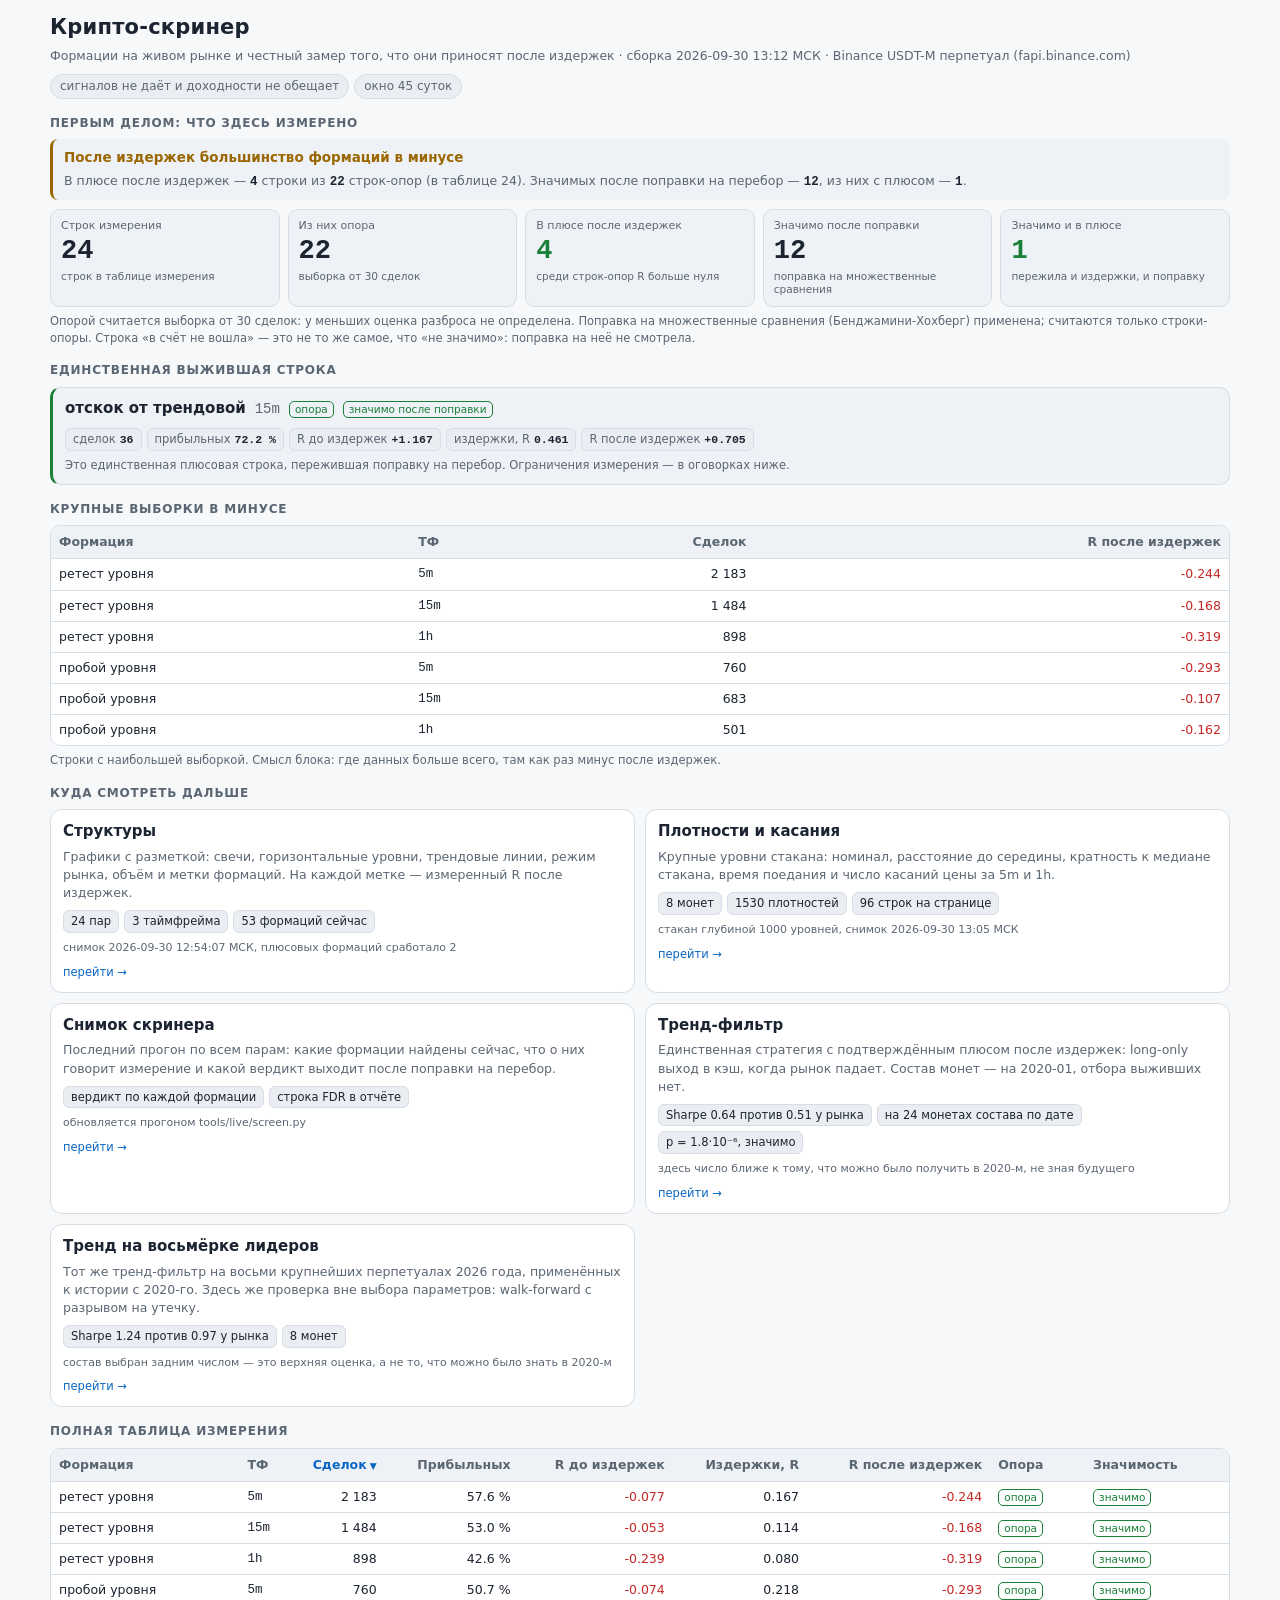
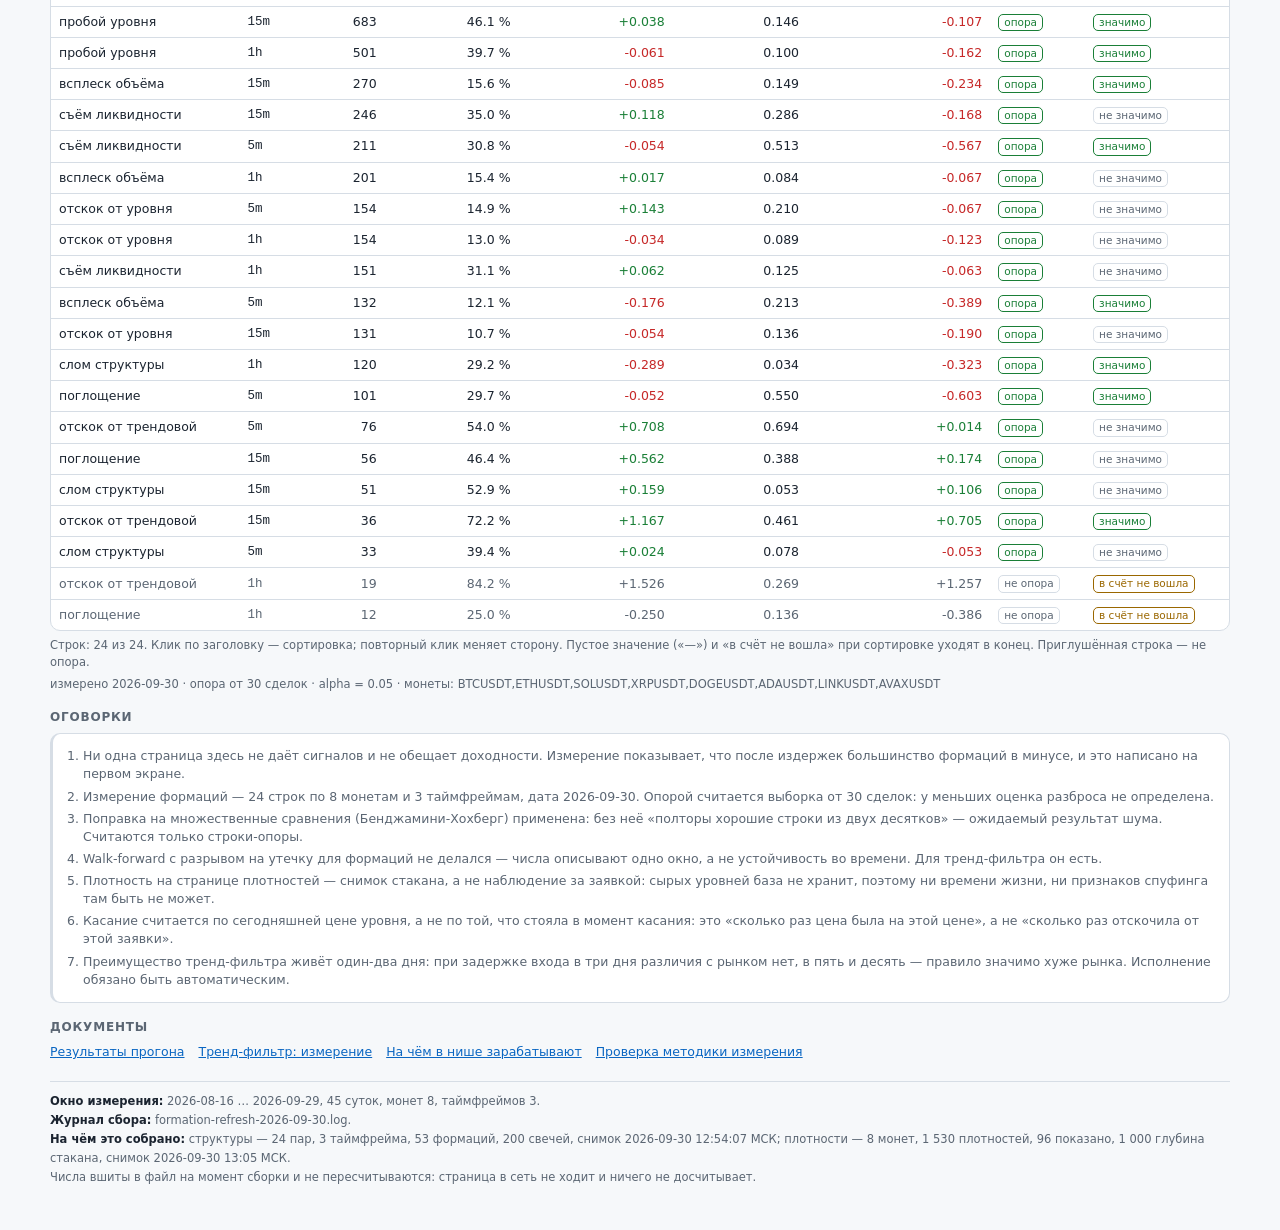
==== docs/live/index.html @ 97ac5081 "Лендинг проекта: страница входа с числами из источников Первая страница, которую видит читатель: что" ====
<!doctype html>
<html lang="ru">
<head>
<meta charset="utf-8">
<meta name="viewport" content="width=device-width, initial-scale=1">
<title>Крипто-скринер</title>
<style>
:root{
  --bg:#0d1117; --panel:#161b22; --panel2:#1b2230; --line:#2a3140;
  --fg:#e6edf3; --muted:#8f9bab; --accent:#4c9aff;
  --long:#3fb950; --short:#f85149; --warn:#d29922; --chip:#1f2733;
  --mono:ui-monospace,'SF Mono',Menlo,Consolas,monospace;
}
@media (prefers-color-scheme: light){
  :root{
    --bg:#f6f8fa; --panel:#ffffff; --panel2:#eef1f5; --line:#d6dde5;
    --fg:#1b2430; --muted:#5b6673; --accent:#0a66c2;
    --long:#1a7f37; --short:#c62828; --warn:#9a6700; --chip:#eaeef3;
  }
}
*{box-sizing:border-box}
html,body{margin:0;padding:0;max-width:100%;overflow-x:hidden}
body{
  background:var(--bg); color:var(--fg);
  font:14px/1.45 system-ui,-apple-system,'Segoe UI',Roboto,sans-serif;
  padding:12px 12px 40px;
}
.wrap{max-width:1180px;margin:0 auto}
h1,h2,h3{margin:0}
a{color:var(--accent)}
header{display:flex;flex-wrap:wrap;gap:8px 14px;align-items:flex-start;
  justify-content:space-between}
.h1{font-size:21px;font-weight:650;letter-spacing:.2px}
.sub{color:var(--muted);font-size:12.5px;margin:5px 0 0}
.sub b{color:var(--fg);font-weight:600}
section{margin:16px 0 0}
h2.sec{font-size:12px;text-transform:uppercase;letter-spacing:.8px;color:var(--muted);
  font-weight:600;margin:0 0 7px}
.panel{background:var(--panel);border:1px solid var(--line);border-radius:10px;
  padding:10px 11px}
.chips{display:flex;flex-wrap:wrap;gap:5px}
.chip{background:var(--chip);border:1px solid var(--line);border-radius:20px;
  padding:3px 9px;font-size:12px;color:var(--muted);overflow-wrap:anywhere}
.chip b{color:var(--fg);margin-left:4px}
.mono{font-family:var(--mono);font-variant-numeric:tabular-nums}
.muted{color:var(--muted)}
.pos{color:var(--long)}
.neg{color:var(--short)}
.nowrap{white-space:nowrap}
/* --- первый экран: числа измерения --- */
.tiles{display:grid;grid-template-columns:repeat(auto-fit,minmax(116px,1fr));
  gap:8px;margin:0}
.tile{background:var(--panel2);border:1px solid var(--line);border-radius:10px;
  padding:9px 10px;min-width:0}
.tile .k{font-size:11px;color:var(--muted);line-height:1.25;overflow-wrap:anywhere}
.tile .v{font-family:var(--mono);font-variant-numeric:tabular-nums;font-size:27px;
  font-weight:650;line-height:1.15;margin-top:3px}
.tile .s{font-size:10.5px;color:var(--muted);margin-top:3px;line-height:1.3;
  overflow-wrap:anywhere}
.honesty{border-left:3px solid var(--warn);background:var(--panel2);border-radius:8px;
  padding:9px 11px;margin:0 0 9px}
.honesty .t{font-weight:650;font-size:13.5px;color:var(--warn);margin-bottom:4px}
.honesty p{margin:0;font-size:12.5px;color:var(--muted)}
.honesty p b{color:var(--fg);font-weight:600;font-family:var(--mono)}
.survivor{border:1px solid var(--line);border-left:3px solid var(--long);
  background:var(--panel2);border-radius:10px;padding:10px 12px}
.sv-head{display:flex;flex-wrap:wrap;gap:6px 9px;align-items:baseline}
.sv-kind{font-size:15px;font-weight:650}
.sv-tf{font-family:var(--mono);color:var(--muted);font-weight:500}
.kvs{display:flex;flex-wrap:wrap;gap:5px;margin:8px 0 0}
.kv{background:var(--chip);border:1px solid var(--line);border-radius:6px;
  padding:2px 7px;font-size:11.5px;color:var(--muted);overflow-wrap:anywhere}
.kv b{color:var(--fg);font-family:var(--mono);font-weight:600;margin-left:4px}
.noform{border:1px dashed var(--line);border-radius:9px;padding:10px 11px;
  font-size:12.5px;color:var(--fg);background:var(--panel2)}
.tag{display:inline-block;border-radius:5px;padding:0 5px;font-size:10.5px;
  border:1px solid var(--line);color:var(--muted);white-space:nowrap}
.tag.yes{color:var(--long);border-color:var(--long)}
.tag.no{color:var(--muted)}
.tag.skip{color:var(--warn);border-color:var(--warn)}
.tbl-wrap{overflow-x:auto;-webkit-overflow-scrolling:touch;border:1px solid var(--line);
  border-radius:10px;background:var(--panel)}
table{border-collapse:collapse;width:100%;font-size:12.5px}
th{position:sticky;top:0;background:var(--panel2);color:var(--muted);font-weight:600;
  text-align:right;padding:7px 8px;border-bottom:1px solid var(--line);white-space:nowrap;
  cursor:pointer;user-select:none;-webkit-user-select:none}
th.l{text-align:left}
th.sorted{color:var(--accent)}
th.sorted.asc::after{content:' ▲';font-size:9px}
th.sorted.desc::after{content:' ▼';font-size:9px}
td{padding:6px 8px;border-bottom:1px solid var(--line);white-space:nowrap;
  text-align:right;vertical-align:middle;font-variant-numeric:tabular-nums}
td.l{text-align:left}
tbody tr:last-child td{border-bottom:none}
tbody tr:hover td{background:var(--panel2)}
tr.nosup td{color:var(--muted)}
.cards{display:grid;grid-template-columns:1fr;gap:10px}
@media (min-width:820px){.cards{grid-template-columns:1fr 1fr}}
a.card{display:block;text-decoration:none;color:inherit;background:var(--panel);
  border:1px solid var(--line);border-radius:12px;padding:11px 12px;min-width:0}
a.card:hover{border-color:var(--accent)}
.card h3{font-size:15px;font-weight:650;margin:0 0 5px}
.card p.what{margin:0;font-size:12.5px;color:var(--muted)}
.figs{display:flex;flex-wrap:wrap;gap:5px;margin:8px 0 0}
.fig{background:var(--chip);border:1px solid var(--line);border-radius:6px;
  padding:2px 7px;font-size:11.5px;color:var(--fg);overflow-wrap:anywhere}
.card p.cnote{margin:7px 0 0;font-size:11px;color:var(--muted)}
.card .go{margin:8px 0 0;font-size:11.5px;color:var(--accent)}
.note{font-size:11.5px;color:var(--muted);margin:6px 0 0}
ol.cl{background:var(--panel);border:1px solid var(--line);border-left:3px solid var(--line);
  border-radius:10px;margin:0;padding:9px 11px 9px 30px;font-size:12.5px;color:var(--muted)}
ol.cl li{margin:4px 0}
ol.gaps{background:var(--panel);border:1px solid var(--line);border-radius:10px;margin:0;
  padding:9px 11px 9px 30px;font-size:12.5px;color:var(--muted)}
ol.gaps li{margin:3px 0}
ul.docs{list-style:none;margin:0;padding:0;display:flex;flex-wrap:wrap;gap:6px 14px;
  font-size:12.5px}
footer{margin:20px 0 0;padding-top:10px;border-top:1px solid var(--line);
  font-size:11.5px;color:var(--muted);line-height:1.65}
footer b{color:var(--fg);font-weight:600}
footer .fk{color:var(--fg)}
@media (max-width:700px){
  body{padding:10px 10px 32px}
  .h1{font-size:18px}
  .tile .v{font-size:23px}
  table{font-size:12px}
  th,td{padding:6px 6px}
  th{white-space:normal;line-height:1.2}
}
</style>
</head>
<body>
<div class="wrap">

<header>
  <div>
    <h1 class="h1" id="hTitle"></h1>
    <p class="sub" id="hSub"></p>
  </div>
  <div class="chips" id="hChips"></div>
</header>

<section>
  <h2 class="sec">Первым делом: что здесь измерено</h2>
  <div class="honesty" id="honesty"></div>
  <div class="tiles" id="tiles"></div>
  <p class="note" id="heroCaption"></p>
</section>

<section>
  <h2 class="sec">Единственная выжившая строка</h2>
  <div id="survivor"></div>
</section>

<section>
  <h2 class="sec">Крупные выборки в минусе</h2>
  <div class="tbl-wrap">
    <table id="losTbl">
      <thead><tr>
        <th class="l">Формация</th>
        <th class="l">ТФ</th>
        <th>Сделок</th>
        <th>R после издержек</th>
      </tr></thead>
      <tbody id="losBody"></tbody>
    </table>
  </div>
  <p class="note" id="losNote"></p>
</section>

<section>
  <h2 class="sec">Куда смотреть дальше</h2>
  <div class="cards" id="cards"></div>
  <p class="note" id="cardsNote"></p>
</section>

<section>
  <h2 class="sec">Полная таблица измерения</h2>
  <div class="tbl-wrap">
    <table id="tbl"><thead><tr id="thr"></tr></thead><tbody id="tbody"></tbody></table>
  </div>
  <p class="note" id="tblNote"></p>
  <p class="note" id="tblParams"></p>
</section>

<section>
  <h2 class="sec">Оговорки</h2>
  <ol class="cl" id="caveats"></ol>
</section>

<div id="gapsWrap"></div>

<section>
  <h2 class="sec">Документы</h2>
  <ul class="docs" id="docs"></ul>
</section>

<footer id="foot"></footer>
<p class="sub" id="boot"></p>

</div>

<script id="data" type="application/json">{"meta":{"title":"Крипто-скринер","subtitle":"Формации на живом рынке и честный замер того, что они приносят после издержек","built_at":"2026-09-30 13:12 МСК","market":"Binance USDT-M перпетуал (fapi.binance.com)","no_signals":true,"links":{"structures":"structures.html","densities":"densities.html","screener":"screener.html","trend":"../trend.html","trend_hist":"../trend-hist.html","docs":{"run":"../03-результаты-прогона.md","trend":"../research/16-тренд-фильтр-измерение.md","earn":"../research/12-заработок-свод.md","method":"../research/17-измерение-формаций-проверка-методики.md"}},"window":{"start":"2026-08-16","end":"2026-09-29","days":45,"symbols_n":8,"tfs_n":3,"log":"formation-refresh-2026-09-30.log"},"live":{"structures":{"collected_at":"2026-09-30 12:54:07 МСК","caveats_n":6,"market":"Binance USDT-M перпетуал (fapi.binance.com)","pairs":24,"tfs_n":3,"formations":53,"candles":200,"positive_hit_now":2},"densities":{"collected_at":"2026-09-30 13:05 МСК","caveats_n":7,"market":"Binance USDT-M перпетуал (fapi.binance.com)","coins":8,"densities_total":1530,"shown":96,"depth":1000}},"trend":{"hist":{"symbols_n":24,"sharpe":0.64,"market_sharpe":0.51,"cagr_pct":19.5,"market_cagr_pct":9.2,"verdict":{"sharpe_trend":0.6353999076388114,"sharpe_market":0.5071404398025481,"z":4.837350922739171,"p":1.7755487240006386e-06,"значимо":true},"lag":{"правило":"L28 H5","строки":[{"lag":1,"n":481,"exposure":0.46829397718227644,"in_market":0.9293139293139293,"turnover":49.45519549558389,"total":2.2809656400251432,"cagr":0.19503067322040057,"sharpe":0.6353999076388114,"dd":-0.7912825550742888,"market_sharpe":0.5071404398025481,"market_total":0.8002634329156557,"z":4.837350922739171,"p":1.7755487240006386e-06,"значимо":true},{"lag":2,"n":480,"exposure":0.46765331442750796,"in_market":0.9291666666666667,"turnover":49.538909151026445,"total":1.5101479522270975,"cagr":0.14825181535393073,"sharpe":0.5874507081588889,"dd":-0.8159013087208631,"market_sharpe":0.49726932797362483,"market_total":0.708071948869563,"z":3.597932365657694,"p":0.00035411338875618667,"значимо":true},{"lag":3,"n":480,"exposure":0.46641261963842606,"in_market":0.9291666666666667,"turnover":49.6555893159325,"total":0.46973849905262033,"cagr":0.059522268039613024,"sharpe":0.4600537021064251,"dd":-0.8143387985915603,"market_sharpe":0.48078841226285196,"market_total":0.8147127430451617,"z":-0.7523699943719357,"p":0.45219814529216074,"значимо":false},{"lag":5,"n":480,"exposure":0.467210209145693,"in_market":0.9291666666666667,"turnover":49.890510537417036,"total":0.46119819656816885,"cagr":0.058546045414092696,"sharpe":0.45917648347450113,"dd":-0.8022042690531325,"market_sharpe":0.511011935173486,"market_total":0.8850914040073585,"z":-2.206920520378186,"p":0.027793167087205098,"значимо":true},{"lag":10,"n":479,"exposure":0.4667436284521801,"in_market":0.9269311064718163,"turnover":49.5924285382084,"total":-0.12384653641661059,"cagr":-0.01963940370759487,"sharpe":0.3580926915240724,"dd":-0.9150248295522548,"market_sharpe":0.49477584195785335,"market_total":0.7442326290094075,"z":-5.868215139899683,"p":8.24053994510508e-09,"значимо":true}],"описание":"сигнал считается по закрытию дня i, вход — по открытию дня i+лаг; лаг 1 — вход на следующее утро, лаг 2 и больше — если решение принимается с промедлением"},"p":1.7755487240006386e-06,"z":4.84,"significant":true},"all":{"symbols_n":8,"sharpe":1.24,"market_sharpe":0.97,"cagr_pct":94.1,"market_cagr_pct":56.8,"verdict":{"sharpe_trend":1.2421343151786515,"sharpe_market":0.9688473623689353,"z":7.9295249596785835,"p":1.5561490426357337e-14,"значимо":true},"lag":{"правило":"L28 H5","строки":[{"lag":1,"n":481,"exposure":0.4856368563685637,"in_market":0.7546777546777547,"turnover":36.13323903151852,"total":82.28073298484168,"cagr":0.9408982835766866,"sharpe":1.2421343151786515,"dd":-0.7628593961451342,"market_sharpe":0.9688473623689353,"market_total":19.10930706519257,"z":7.9295249596785835,"p":1.5561490426357337e-14,"значимо":true},{"lag":2,"n":480,"exposure":0.4847908745247148,"in_market":0.7541666666666667,"turnover":36.193993316328395,"total":47.25150410321579,"cagr":0.7900824294917421,"sharpe":1.1187950476330901,"dd":-0.8117756759794132,"market_sharpe":0.9620347729203443,"market_total":19.748018585990646,"z":5.184599980274451,"p":3.1988444047619196e-07,"значимо":true},{"lag":3,"n":480,"exposure":0.4837045084193373,"in_market":0.7541666666666667,"turnover":36.21648200004061,"total":20.38308035351901,"cagr":0.5838061874709362,"sharpe":0.9874041935878048,"dd":-0.825787249717592,"market_sharpe":0.9433200408805448,"market_total":16.61406489195684,"z":1.4618548125539468,"p":0.14443672329819313,"значимо":false},{"lag":5,"n":480,"exposure":0.48424769147202607,"in_market":0.7541666666666667,"turnover":36.55761524217824,"total":14.542293178824297,"cagr":0.5092172174675456,"sharpe":0.9012042792835583,"dd":-0.8386296220034579,"market_sharpe":0.9715109812653678,"market_total":21.285293520964277,"z":-2.1513047624132415,"p":0.03195153822029798,"значимо":true},{"lag":10,"n":479,"exposure":0.48312465977136637,"in_market":0.7515657620041754,"turnover":36.141713209484315,"total":9.471920361691803,"cagr":0.42241037686572236,"sharpe":0.8292679589205291,"dd":-0.8690241590276795,"market_sharpe":0.954330396947065,"market_total":19.161711394677162,"z":-3.69396943632216,"p":0.00024628422130008117,"значимо":true}],"описание":"сигнал считается по закрытию дня i, вход — по открытию дня i+лаг; лаг 1 — вход на следующее утро, лаг 2 и больше — если решение принимается с промедлением"}}},"gaps":[],"caveats":["Ни одна страница здесь не даёт сигналов и не обещает доходности. Измерение показывает, что после издержек большинство формаций в минусе, и это написано на первом экране.","Измерение формаций — 24 строк по 8 монетам и 3 таймфреймам, дата 2026-09-30. Опорой считается выборка от 30 сделок: у меньших оценка разброса не определена.","Поправка на множественные сравнения (Бенджамини-Хохберг) применена: без неё «полторы хорошие строки из двух десятков» — ожидаемый результат шума. Считаются только строки-опоры.","Walk-forward с разрывом на утечку для формаций не делался — числа описывают одно окно, а не устойчивость во времени. Для тренд-фильтра он есть.","Плотность на странице плотностей — снимок стакана, а не наблюдение за заявкой: сырых уровней база не хранит, поэтому ни времени жизни, ни признаков спуфинга там быть не может.","Касание считается по сегодняшней цене уровня, а не по той, что стояла в момент касания: это «сколько раз цена была на этой цене», а не «сколько раз отскочила от этой заявки».","Преимущество тренд-фильтра живёт один-два дня: при задержке входа в три дня различия с рынком нет, в пять и десять — правило значимо хуже рынка. Исполнение обязано быть автоматическим."]},"measurement":{"measured_on":"2026-09-30","scope":"BTCUSDT,ETHUSDT,SOLUSDT,XRPUSDT,DOGEUSDT,ADAUSDT,LINKUSDT,AVAXUSDT","symbols_n":8,"min_trades":30,"fdr_alpha":0.05,"rows_total":24,"rows_support":22,"rows_positive":4,"rows_significant":12,"rows_significant_positive":1,"survivor":{"kind":"trendline_bounce","kind_ru":"отскок от трендовой","tf":"15m","n":36,"win_pct":72.2,"r_gross":1.167,"cost_r":0.461,"r_net":0.705,"support":true,"significant":true},"losers":[{"kind":"retest","kind_ru":"ретест уровня","tf":"5m","n":2183,"win_pct":57.6,"r_gross":-0.077,"cost_r":0.167,"r_net":-0.244,"support":true,"significant":true},{"kind":"retest","kind_ru":"ретест уровня","tf":"15m","n":1484,"win_pct":53.0,"r_gross":-0.053,"cost_r":0.114,"r_net":-0.168,"support":true,"significant":true},{"kind":"retest","kind_ru":"ретест уровня","tf":"1h","n":898,"win_pct":42.6,"r_gross":-0.239,"cost_r":0.08,"r_net":-0.319,"support":true,"significant":true},{"kind":"breakout","kind_ru":"пробой уровня","tf":"5m","n":760,"win_pct":50.7,"r_gross":-0.074,"cost_r":0.218,"r_net":-0.293,"support":true,"significant":true},{"kind":"breakout","kind_ru":"пробой уровня","tf":"15m","n":683,"win_pct":46.1,"r_gross":0.038,"cost_r":0.146,"r_net":-0.107,"support":true,"significant":true},{"kind":"breakout","kind_ru":"пробой уровня","tf":"1h","n":501,"win_pct":39.7,"r_gross":-0.061,"cost_r":0.1,"r_net":-0.162,"support":true,"significant":true}],"table":[{"kind":"trendline_bounce","kind_ru":"отскок от трендовой","tf":"1h","n":19,"win_pct":84.2,"r_gross":1.526,"cost_r":0.269,"r_net":1.257,"support":false,"significant":null},{"kind":"trendline_bounce","kind_ru":"отскок от трендовой","tf":"15m","n":36,"win_pct":72.2,"r_gross":1.167,"cost_r":0.461,"r_net":0.705,"support":true,"significant":true},{"kind":"absorption","kind_ru":"поглощение","tf":"15m","n":56,"win_pct":46.4,"r_gross":0.562,"cost_r":0.388,"r_net":0.174,"support":true,"significant":false},{"kind":"structure_break","kind_ru":"слом структуры","tf":"15m","n":51,"win_pct":52.9,"r_gross":0.159,"cost_r":0.053,"r_net":0.106,"support":true,"significant":false},{"kind":"trendline_bounce","kind_ru":"отскок от трендовой","tf":"5m","n":76,"win_pct":54.0,"r_gross":0.708,"cost_r":0.694,"r_net":0.014,"support":true,"significant":false},{"kind":"structure_break","kind_ru":"слом структуры","tf":"5m","n":33,"win_pct":39.4,"r_gross":0.024,"cost_r":0.078,"r_net":-0.053,"support":true,"significant":false},{"kind":"liquidity_sweep","kind_ru":"съём ликвидности","tf":"1h","n":151,"win_pct":31.1,"r_gross":0.062,"cost_r":0.125,"r_net":-0.063,"support":true,"significant":false},{"kind":"volume_splash","kind_ru":"всплеск объёма","tf":"1h","n":201,"win_pct":15.4,"r_gross":0.017,"cost_r":0.084,"r_net":-0.067,"support":true,"significant":false},{"kind":"bounce","kind_ru":"отскок от уровня","tf":"5m","n":154,"win_pct":14.9,"r_gross":0.143,"cost_r":0.21,"r_net":-0.067,"support":true,"significant":false},{"kind":"breakout","kind_ru":"пробой уровня","tf":"15m","n":683,"win_pct":46.1,"r_gross":0.038,"cost_r":0.146,"r_net":-0.107,"support":true,"significant":true},{"kind":"bounce","kind_ru":"отскок от уровня","tf":"1h","n":154,"win_pct":13.0,"r_gross":-0.034,"cost_r":0.089,"r_net":-0.123,"support":true,"significant":false},{"kind":"breakout","kind_ru":"пробой уровня","tf":"1h","n":501,"win_pct":39.7,"r_gross":-0.061,"cost_r":0.1,"r_net":-0.162,"support":true,"significant":true},{"kind":"retest","kind_ru":"ретест уровня","tf":"15m","n":1484,"win_pct":53.0,"r_gross":-0.053,"cost_r":0.114,"r_net":-0.168,"support":true,"significant":true},{"kind":"liquidity_sweep","kind_ru":"съём ликвидности","tf":"15m","n":246,"win_pct":35.0,"r_gross":0.118,"cost_r":0.286,"r_net":-0.168,"support":true,"significant":false},{"kind":"bounce","kind_ru":"отскок от уровня","tf":"15m","n":131,"win_pct":10.7,"r_gross":-0.054,"cost_r":0.136,"r_net":-0.19,"support":true,"significant":false},{"kind":"volume_splash","kind_ru":"всплеск объёма","tf":"15m","n":270,"win_pct":15.6,"r_gross":-0.085,"cost_r":0.149,"r_net":-0.234,"support":true,"significant":true},{"kind":"retest","kind_ru":"ретест уровня","tf":"5m","n":2183,"win_pct":57.6,"r_gross":-0.077,"cost_r":0.167,"r_net":-0.244,"support":true,"significant":true},{"kind":"breakout","kind_ru":"пробой уровня","tf":"5m","n":760,"win_pct":50.7,"r_gross":-0.074,"cost_r":0.218,"r_net":-0.293,"support":true,"significant":true},{"kind":"retest","kind_ru":"ретест уровня","tf":"1h","n":898,"win_pct":42.6,"r_gross":-0.239,"cost_r":0.08,"r_net":-0.319,"support":true,"significant":true},{"kind":"structure_break","kind_ru":"слом структуры","tf":"1h","n":120,"win_pct":29.2,"r_gross":-0.289,"cost_r":0.034,"r_net":-0.323,"support":true,"significant":true},{"kind":"absorption","kind_ru":"поглощение","tf":"1h","n":12,"win_pct":25.0,"r_gross":-0.25,"cost_r":0.136,"r_net":-0.386,"support":false,"significant":null},{"kind":"volume_splash","kind_ru":"всплеск объёма","tf":"5m","n":132,"win_pct":12.1,"r_gross":-0.176,"cost_r":0.213,"r_net":-0.389,"support":true,"significant":true},{"kind":"liquidity_sweep","kind_ru":"съём ликвидности","tf":"5m","n":211,"win_pct":30.8,"r_gross":-0.054,"cost_r":0.513,"r_net":-0.567,"support":true,"significant":true},{"kind":"absorption","kind_ru":"поглощение","tf":"5m","n":101,"win_pct":29.7,"r_gross":-0.052,"cost_r":0.55,"r_net":-0.603,"support":true,"significant":true}]},"cards":[{"href":"structures.html","title":"Структуры","what":"Графики с разметкой: свечи, горизонтальные уровни, трендовые линии, режим рынка, объём и метки формаций. На каждой метке — измеренный R после издержек.","figures":["24 пар","3 таймфрейма","53 формаций сейчас"],"note":"снимок 2026-09-30 12:54:07 МСК, плюсовых формаций сработало 2"},{"href":"densities.html","title":"Плотности и касания","what":"Крупные уровни стакана: номинал, расстояние до середины, кратность к медиане стакана, время поедания и число касаний цены за 5m и 1h.","figures":["8 монет","1530 плотностей","96 строк на странице"],"note":"стакан глубиной 1000 уровней, снимок 2026-09-30 13:05 МСК"},{"href":"screener.html","title":"Снимок скринера","what":"Последний прогон по всем парам: какие формации найдены сейчас, что о них говорит измерение и какой вердикт выходит после поправки на перебор.","figures":["вердикт по каждой формации","строка FDR в отчёте"],"note":"обновляется прогоном tools/live/screen.py"},{"href":"../trend-hist.html","title":"Тренд-фильтр","what":"Единственная стратегия с подтверждённым плюсом после издержек: long-only выход в кэш, когда рынок падает. Состав монет — на 2020-01, отбора выживших нет.","figures":["Sharpe 0.64 против 0.51 у рынка","на 24 монетах состава по дате","p = 1.8·10⁻⁶, значимо"],"note":"здесь число ближе к тому, что можно было получить в 2020-м, не зная будущего"},{"href":"../trend.html","title":"Тренд на восьмёрке лидеров","what":"Тот же тренд-фильтр на восьми крупнейших перпетуалах 2026 года, применённых к истории с 2020-го. Здесь же проверка вне выбора параметров: walk-forward с разрывом на утечку.","figures":["Sharpe 1.24 против 0.97 у рынка","8 монет"],"note":"состав выбран задним числом — это верхняя оценка, а не то, что можно было знать в 2020-м"}],"docs":[{"href":"../03-результаты-прогона.md","title":"Результаты прогона"},{"href":"../research/16-тренд-фильтр-измерение.md","title":"Тренд-фильтр: измерение"},{"href":"../research/12-заработок-свод.md","title":"На чём в нише зарабатывают"},{"href":"../research/17-измерение-формаций-проверка-методики.md","title":"Проверка методики измерения"}]}</script>
<script>
(function(){
"use strict";

/* ---------- данные, вшитые в файл сборщиком ---------- */
var DATA = null;
try { DATA = JSON.parse(document.getElementById('data').textContent); }
catch(e){ DATA = null; }
if(!DATA || typeof DATA !== 'object'){
  document.getElementById('boot').textContent =
    'Данные в файл не вшиты или не разобрались: страница собрана без JSON.';
  return;
}

var M = DATA.meta || {};
var MS = DATA.measurement || {};
var CARDS = DATA.cards || [];
var DOCS = DATA.docs || [];
var CAVEATS = M.caveats || [];
var GAPS = M.gaps || [];

/* ---------- помощники: текст и числа ---------- */
function esc(s){
  return String(s == null ? '' : s).replace(/[&<>"']/g, function(c){
    return {'&':'&amp;','<':'&lt;','>':'&gt;','"':'&quot;',"'":'&#39;'}[c];
  });
}
function fin(v){ return typeof v === 'number' && isFinite(v); }
/* строка как есть; отсутствующее — прочерк, а не пустота и не выдумка */
function tx(v){ return (v == null || v === '') ? '—' : String(v); }
function n0(v){
  if(!fin(v)) return '—';
  var neg = v < 0, s = String(Math.round(Math.abs(v))), out = '';
  while(s.length > 3){ out = ' ' + s.slice(-3) + out; s = s.slice(0, -3); }
  return (neg ? '-' : '') + s + out;
}
function fixed(v, d){
  if(!fin(v)) return '—';
  return Number(v).toFixed(d == null ? 2 : d);
}
function sgn(v, d){
  if(!fin(v)) return '—';
  return (v > 0 ? '+' : '') + Number(v).toFixed(d == null ? 2 : d);
}
function pct(v, d){ return fin(v) ? Number(v).toFixed(d == null ? 1 : d) + ' %' : '—'; }
/* знак значения — только цвет, само число не меняется */
function signCls(v){ return !fin(v) ? '' : (v > 0 ? 'pos' : (v < 0 ? 'neg' : '')); }
function plural(n, one, few, many){
  var a = Math.abs(Math.round(n)) % 100, b = a % 10;
  if(a > 10 && a < 20) return many;
  if(b > 1 && b < 5) return few;
  if(b === 1) return one;
  return many;
}
function el(id){ return document.getElementById(id); }
function setHTML(id, html){ el(id).innerHTML = html; }

/* ---------- шапка ---------- */
(function(){
  el('hTitle').textContent = tx(M.title);
  var s = [];
  if(M.subtitle) s.push(tx(M.subtitle));
  if(M.built_at) s.push('сборка ' + tx(M.built_at));
  if(M.market) s.push(tx(M.market));
  el('hSub').textContent = s.join(' · ');

  var ch = [];
  if(M.no_signals === true) ch.push('сигналов не даёт и доходности не обещает');
  if(M.window && fin(M.window.days)){
    ch.push('окно ' + n0(M.window.days) + ' ' +
            plural(M.window.days, 'сутки', 'суток', 'суток'));
  }
  setHTML('hChips', ch.map(function(c){
    return '<span class="chip">' + esc(c) + '</span>';
  }).join(''));
})();

/* ---------- первый экран: числа измерения ---------- */
(function(){
  /* главное сообщение — то самое неудобное; формулировка из оговорок */
  var h = '<div class="t">После издержек большинство формаций в минусе</div>';
  var p = [];
  if(fin(MS.rows_positive) && fin(MS.rows_total)){
    p.push('В плюсе после издержек — <b>' + n0(MS.rows_positive) + '</b> строки из <b>' +
           n0(MS.rows_support) + '</b> строк-опор (в таблице ' + n0(MS.rows_total) + ').');
  }
  if(fin(MS.rows_significant) && fin(MS.rows_significant_positive)){
    p.push('Значимых после поправки на перебор — <b>' + n0(MS.rows_significant) +
           '</b>, из них с плюсом — <b>' + n0(MS.rows_significant_positive) + '</b>.');
  }
  if(!p.length) p.push('Числа измерения в данных отсутствуют.');
  h += '<p>' + p.join(' ') + '</p>';
  setHTML('honesty', h);

  var T = [
    {k:'Строк измерения', v:MS.rows_total, s:'строк в таблице измерения'},
    {k:'Из них опора', v:MS.rows_support,
     s: fin(MS.min_trades) ? 'выборка от ' + n0(MS.min_trades) + ' сделок'
                           : 'строки-опоры'},
    {k:'В плюсе после издержек', v:MS.rows_positive,
     s:'среди строк-опор R больше нуля',
     c:true},
    {k:'Значимо после поправки', v:MS.rows_significant,
     s:'поправка на множественные сравнения'},
    {k:'Значимо и в плюсе', v:MS.rows_significant_positive,
     s:'пережила и издержки, и поправку', c:true}
  ];
  setHTML('tiles', T.map(function(t){
    var cls = 'tile' + (t.c ? ' ' + signCls(t.v) : '');
    return '<div class="' + cls + '">' +
      '<div class="k">' + esc(t.k) + '</div>' +
      '<div class="v">' + n0(t.v) + '</div>' +
      '<div class="s">' + esc(t.s) + '</div>' +
    '</div>';
  }).join(''));

  /* подпись к числам: что именно посчитано */
  var cp = [];
  if(fin(MS.rows_total) && fin(MS.symbols_n) && fin(MS.tfs_n)){
    cp.push('Измерение формаций — ' + n0(MS.rows_total) + ' строк по ' +
            n0(MS.symbols_n) + ' монетам и ' + n0(MS.tfs_n) + ' таймфреймам' +
            (MS.measured_on ? ', дата ' + tx(MS.measured_on) : '') + '.');
  }
  if(fin(MS.min_trades)){
    cp.push('Опорой считается выборка от ' + n0(MS.min_trades) +
            ' сделок: у меньших оценка разброса не определена.');
  }
  cp.push('Поправка на множественные сравнения (Бенджамини-Хохберг) применена; ' +
          'считаются только строки-опоры.');
  cp.push('Строка «в счёт не вошла» — это не то же самое, что «не значимо»: ' +
          'поправка на неё не смотрела.');
  el('heroCaption').innerHTML = cp.map(esc).join(' ');
})();

/* ---------- единственная выжившая строка ---------- */
(function(){
  var s = MS.survivor;
  if(s == null || typeof s !== 'object'){
    setHTML('survivor', '<div class="noform">Выживших нет: ни одной строки, ' +
      'которая осталась бы в плюсе после издержек и пережила поправку на ' +
      'перебор, в этом измерении не нашлось.</div>');
    return;
  }
  var badges = [];
  if(s.support === true) badges.push('<span class="tag yes">опора</span>');
  if(s.support === false) badges.push('<span class="tag no">не опора</span>');
  if(s.significant === true) badges.push('<span class="tag yes">значимо после поправки</span>');
  if(s.significant === false) badges.push('<span class="tag no">не значимо</span>');
  if(s.significant == null) badges.push('<span class="tag skip">в счёт не вошла</span>');

  var kv = [];
  kv.push('<span class="kv">сделок<b>' + n0(s.n) + '</b></span>');
  kv.push('<span class="kv">прибыльных<b>' + pct(s.win_pct, 1) + '</b></span>');
  kv.push('<span class="kv">R до издержек<b>' + sgn(s.r_gross, 3) + '</b></span>');
  kv.push('<span class="kv">издержки, R<b>' + fixed(s.cost_r, 3) + '</b></span>');
  kv.push('<span class="kv">R после издержек<b class="' + signCls(s.r_net) + '">' +
          sgn(s.r_net, 3) + '</b></span>');

  setHTML('survivor', '<div class="survivor">' +
    '<div class="sv-head">' +
      '<span class="sv-kind">' + esc(tx(s.kind_ru)) + '</span>' +
      '<span class="sv-tf">' + esc(tx(s.tf)) + '</span>' +
      badges.join('') +
    '</div>' +
    '<div class="kvs">' + kv.join('') + '</div>' +
    '<p class="note">Это единственная плюсовая строка, пережившая поправку на ' +
    'перебор. Ограничения измерения — в оговорках ниже.</p>' +
  '</div>');
})();

/* ---------- крупные выборки в минусе ---------- */
(function(){
  var L = MS.losers || [];
  if(!L.length){
    setHTML('losBody', '<tr><td class="l muted" colspan="4">' +
      'Строк с крупной выборкой в данных нет.</td></tr>');
    el('losNote').textContent = '';
    return;
  }
  setHTML('losBody', L.map(function(r){
    return '<tr>' +
      '<td class="l">' + esc(tx(r.kind_ru)) + '</td>' +
      '<td class="l mono">' + esc(tx(r.tf)) + '</td>' +
      '<td>' + n0(r.n) + '</td>' +
      '<td class="' + signCls(r.r_net) + '">' + sgn(r.r_net, 3) + '</td>' +
    '</tr>';
  }).join(''));
  el('losNote').textContent = 'Строки с наибольшей выборкой. Смысл блока: где ' +
    'данных больше всего, там как раз минус после издержек.';
})();

/* ---------- плитки-переходы ---------- */
(function(){
  if(!CARDS.length){
    setHTML('cards', '<div class="noform">Переходов в данных нет.</div>');
    el('cardsNote').textContent = '';
    return;
  }
  setHTML('cards', CARDS.map(function(c){
    var figs = (c.figures || []).map(function(f){
      return '<span class="fig">' + esc(tx(f)) + '</span>';
    }).join('');
    var head = '<h3>' + esc(tx(c.title)) + '</h3>';
    var what = c.what ? '<p class="what">' + esc(tx(c.what)) + '</p>' : '';
    var note = c.note ? '<p class="cnote">' + esc(tx(c.note)) + '</p>' : '';
    var inner = head + what +
      (figs ? '<div class="figs">' + figs + '</div>' : '') + note;
    var href = (c.href == null || c.href === '') ? '' : String(c.href);
    if(!href){
      return '<div class="card">' + inner + '</div>';
    }
    return '<a class="card" href="' + esc(href) + '">' + inner +
           '<p class="go">перейти →</p></a>';
  }).join(''));
  var withHref = 0;
  CARDS.forEach(function(c){ if(c.href) withHref++; });
  if(withHref !== CARDS.length){
    el('cardsNote').textContent = 'У части плиток адреса в данных нет — они ' +
      'показаны без ссылки.';
  } else {
    el('cardsNote').textContent = '';
  }
})();

/* ---------- полная таблица измерения ---------- */
(function(){
  var COLS = [
    {k:'kind', t:'Формация', l:true,
     sv:function(r){ return r.kind_ru == null ? null : String(r.kind_ru); },
     cell:function(r){ return '<td class="l">' + esc(tx(r.kind_ru)) + '</td>'; }},
    {k:'tf', t:'ТФ', l:true,
     sv:function(r){ return r.tf == null ? null : String(r.tf); },
     cell:function(r){ return '<td class="l mono">' + esc(tx(r.tf)) + '</td>'; }},
    {k:'n', t:'Сделок',
     sv:function(r){ return fin(r.n) ? r.n : null; },
     cell:function(r){ return '<td>' + n0(r.n) + '</td>'; }},
    {k:'win', t:'Прибыльных',
     sv:function(r){ return fin(r.win_pct) ? r.win_pct : null; },
     cell:function(r){ return '<td>' + pct(r.win_pct, 1) + '</td>'; }},
    {k:'rg', t:'R до издержек',
     sv:function(r){ return fin(r.r_gross) ? r.r_gross : null; },
     cell:function(r){
       return '<td class="' + signCls(r.r_gross) + '">' + sgn(r.r_gross, 3) + '</td>';
     }},
    {k:'cost', t:'Издержки, R',
     sv:function(r){ return fin(r.cost_r) ? r.cost_r : null; },
     cell:function(r){ return '<td>' + fixed(r.cost_r, 3) + '</td>'; }},
    {k:'rn', t:'R после издержек',
     sv:function(r){ return fin(r.r_net) ? r.r_net : null; },
     cell:function(r){
       return '<td class="' + signCls(r.r_net) + '">' + sgn(r.r_net, 3) + '</td>';
     }},
    {k:'sup', t:'Опора', l:true,
     sv:function(r){ return r.support === true ? 1 : (r.support === false ? 0 : null); },
     cell:function(r){
       if(r.support === true) return '<td class="l"><span class="tag yes">опора</span></td>';
       if(r.support === false) return '<td class="l"><span class="tag no">не опора</span></td>';
       return '<td class="l"><span class="tag no">—</span></td>';
     }},
    {k:'sig', t:'Значимость', l:true,
     sv:function(r){
       return r.significant === true ? 1 : (r.significant === false ? 0 : null);
     },
     cell:function(r){
       if(r.significant === true) return '<td class="l"><span class="tag yes">значимо</span></td>';
       if(r.significant === false) return '<td class="l"><span class="tag no">не значимо</span></td>';
       if(r.significant == null) return '<td class="l"><span class="tag skip">в счёт не вошла</span></td>';
       return '<td class="l"><span class="tag no">—</span></td>';
     }}
  ];

  var ROWS = MS.table || [];
  var state = {key:'n', dir:-1};

  function colByKey(k){
    for(var i = 0; i < COLS.length; i++){ if(COLS[i].k === k) return COLS[i]; }
    return null;
  }
  function rowsSorted(){
    var rows = ROWS.slice();
    var col = colByKey(state.key);
    if(!col) return rows;
    rows.sort(function(a, b){
      var av = col.sv(a), bv = col.sv(b);
      var am = (av == null || (typeof av === 'number' && !isFinite(av)));
      var bm = (bv == null || (typeof bv === 'number' && !isFinite(bv)));
      if(am && bm) return 0;
      if(am) return 1;                 /* отсутствующее — всегда в конец */
      if(bm) return -1;
      if(av < bv) return -state.dir;
      if(av > bv) return state.dir;
      return 0;
    });
    return rows;
  }
  function render(){
    if(!ROWS.length){
      setHTML('tbody', '<tr><td class="l muted" colspan="' + COLS.length + '">' +
        'Строк измерения в данных нет.</td></tr>');
    } else {
      setHTML('tbody', rowsSorted().map(function(r){
        var cls = r.support === true ? '' : ' class="nosup"';
        return '<tr' + cls + '>' +
          COLS.map(function(c){ return c.cell(r); }).join('') + '</tr>';
      }).join(''));
    }
    var ths = el('thr').querySelectorAll('th');
    for(var i = 0; i < ths.length; i++){
      var th = ths[i];
      th.classList.remove('sorted');
      th.classList.remove('asc');
      th.classList.remove('desc');
      if(th.getAttribute('data-k') === state.key){
        th.classList.add('sorted');
        th.classList.add(state.dir > 0 ? 'asc' : 'desc');
      }
    }
  }

  setHTML('thr', COLS.map(function(c){
    return '<th class="' + (c.l ? 'l ' : '') + '" data-k="' + esc(c.k) + '">' +
      esc(c.t) + '</th>';
  }).join(''));

  var ths = el('thr').querySelectorAll('th');
  for(var i = 0; i < ths.length; i++){
    (function(th){
      th.addEventListener('click', function(){
        var k = th.getAttribute('data-k');
        if(state.key === k){
          state.dir = -state.dir;
        } else {
          state.key = k;
          state.dir = -1;
        }
        render();
      });
    })(ths[i]);
  }
  render();

  var p = ['Строк: ' + n0(ROWS.length) + ' из ' + n0(MS.rows_total) + '.'];
  p.push('Клик по заголовку — сортировка; повторный клик меняет сторону. ' +
         'Пустое значение («—») и «в счёт не вошла» при сортировке уходят в конец.');
  p.push('Приглушённая строка — не опора.');
  el('tblNote').textContent = p.join(' ');

  var q = [];
  if(MS.measured_on) q.push('измерено ' + tx(MS.measured_on));
  if(fin(MS.min_trades)) q.push('опора от ' + n0(MS.min_trades) + ' сделок');
  if(fin(MS.fdr_alpha)) q.push('alpha = ' + fixed(MS.fdr_alpha, 2));
  if(MS.scope) q.push('монеты: ' + tx(MS.scope));
  el('tblParams').textContent = q.length ? q.join(' · ') : '';
})();

/* ---------- оговорки ---------- */
(function(){
  if(!CAVEATS.length){
    setHTML('caveats', '<li>оговорок в данных нет</li>');
    return;
  }
  setHTML('caveats', CAVEATS.map(function(c){
    return '<li>' + esc(tx(c)) + '</li>';
  }).join(''));
})();

/* ---------- пропуски: блок появляется, только если они есть ---------- */
(function(){
  if(!GAPS.length) return;   /* пусто — блока нет в разметке вовсе */
  setHTML('gapsWrap', '<section><h2 class="sec">Чего не хватает</h2>' +
    '<ol class="gaps">' + GAPS.map(function(g){
      return '<li>' + esc(tx(g)) + '</li>';
    }).join('') + '</ol>' +
    '<p class="note">Это честный признак того, что часть данных не собралась.</p>' +
    '</section>');
})();

/* ---------- документы ---------- */
(function(){
  if(!DOCS.length){
    setHTML('docs', '<li class="muted">документов в данных нет</li>');
    return;
  }
  setHTML('docs', DOCS.map(function(d){
    var href = (d.href == null || d.href === '') ? '' : String(d.href);
    var title = esc(tx(d.title));
    if(!href) return '<li>' + title + '</li>';
    return '<li><a href="' + esc(href) + '">' + title + '</a></li>';
  }).join(''));
})();

/* ---------- подвал: окно измерения и на чём это собрано ---------- */
(function(){
  var W = M.window || {};
  var f = [];

  var w = [];
  if(W.start || W.end){
    w.push(tx(W.start) + ' … ' + tx(W.end));
  }
  if(fin(W.days)){
    w.push(n0(W.days) + ' ' + plural(W.days, 'сутки', 'суток', 'суток'));
  }
  if(fin(W.symbols_n)) w.push('монет ' + n0(W.symbols_n));
  if(fin(W.tfs_n)) w.push('таймфреймов ' + n0(W.tfs_n));
  if(w.length) f.push('<b>Окно измерения:</b> ' + esc(w.join(', ')) + '.');
  if(W.log) f.push('<b>Журнал сбора:</b> ' + esc(tx(W.log)) + '.');

  var live = M.live || {};
  function srcLine(name, obj, fields){
    if(!obj || typeof obj !== 'object') return null;
    var segs = [];
    fields.forEach(function(fl){
      var v = obj[fl[0]];
      if(fin(v)) segs.push(n0(v) + ' ' + fl[1]);
    });
    if(obj.collected_at) segs.push('снимок ' + tx(obj.collected_at));
    if(!segs.length) return null;
    return name + ' — ' + segs.join(', ');
  }
  var src = [];
  var a = srcLine('структуры', live.structures,
    [['pairs','пар'], ['tfs_n','таймфрейма'], ['formations','формаций'],
     ['candles','свечей']]);
  var b = srcLine('плотности', live.densities,
    [['coins','монет'], ['densities_total','плотностей'], ['shown','показано'],
     ['depth','глубина стакана']]);
  if(a) src.push(a);
  if(b) src.push(b);
  if(src.length) f.push('<b>На чём это собрано:</b> ' + esc(src.join('; ')) + '.');

  f.push('Числа вшиты в файл на момент сборки и не пересчитываются: страница ' +
         'в сеть не ходит и ничего не досчитывает.');
  setHTML('foot', f.join('<br>'));
})();

})();
</script>
</body>
</html>
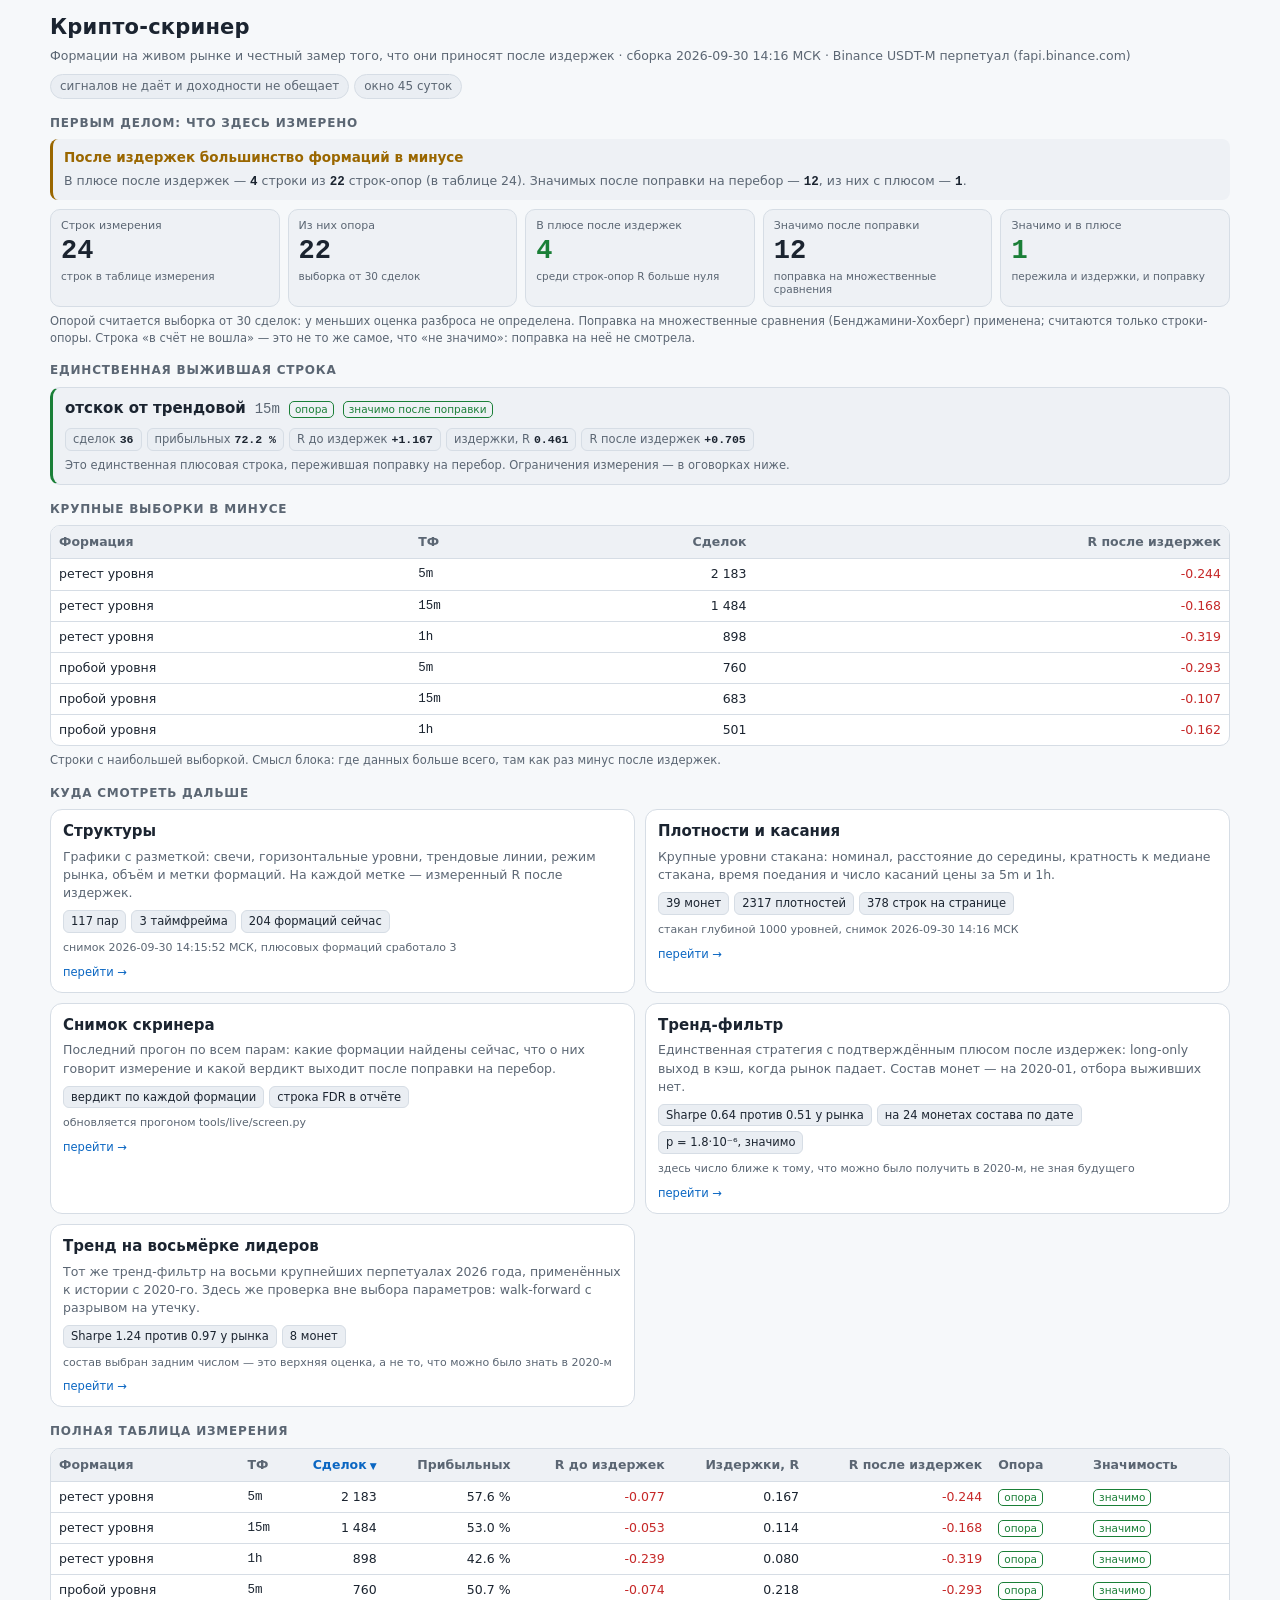
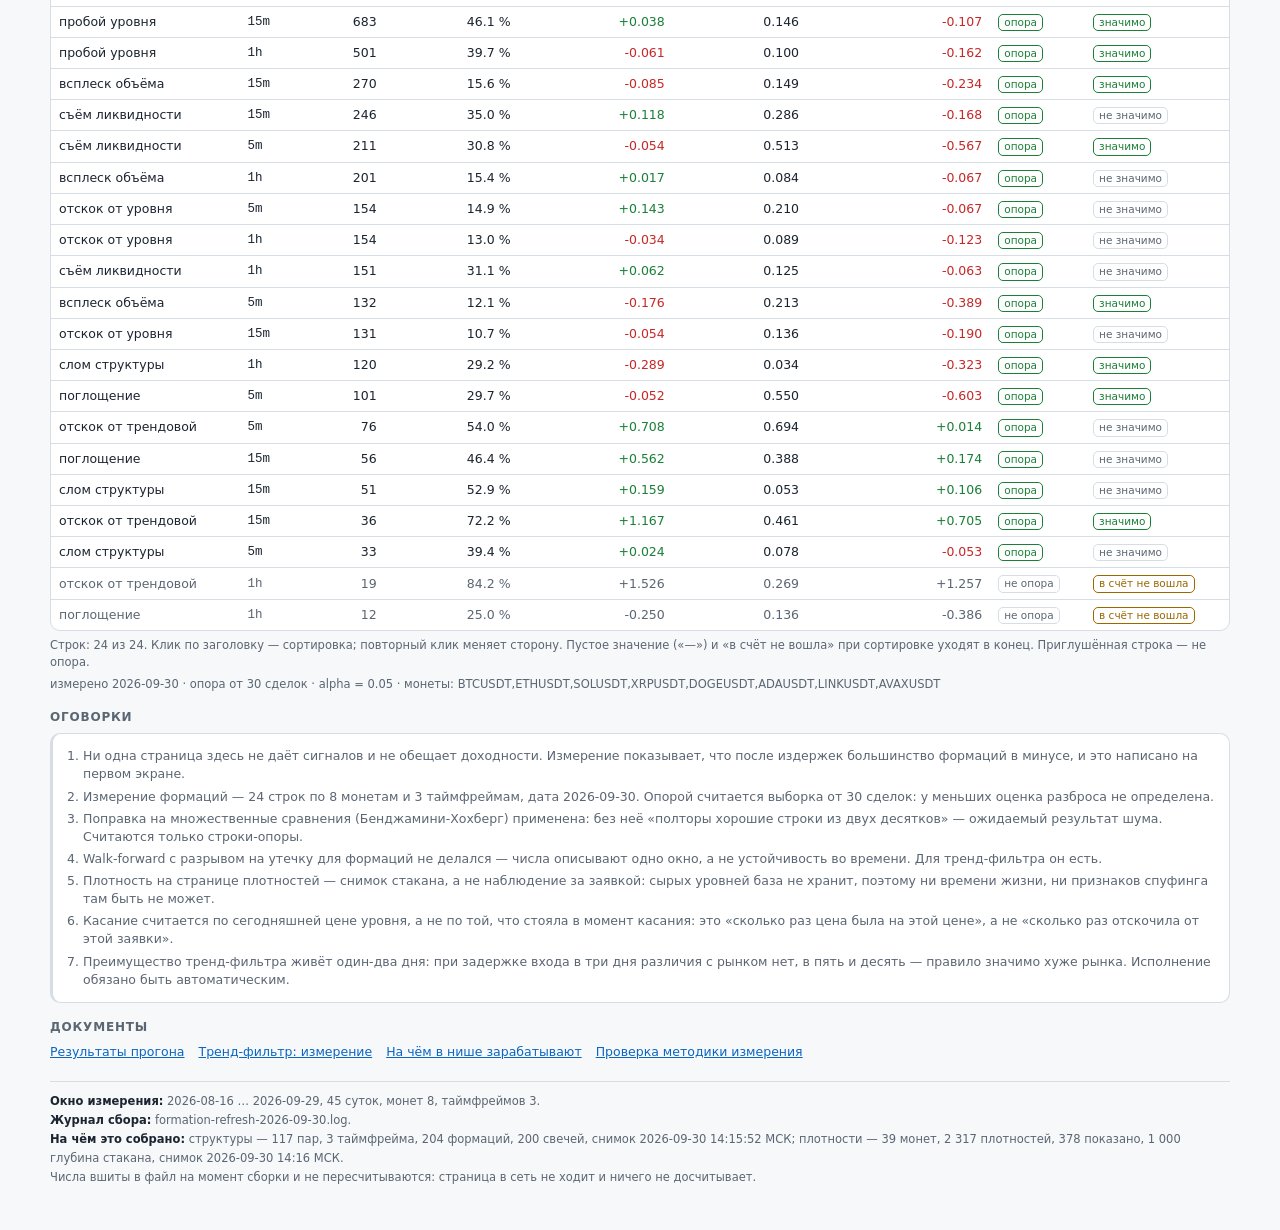
==== commit c8b973c7: "Живой контур: состав монет по обороту и переключатель ТФ внутри графиков Вселенная отбирается по сут" ====
--- a/docs/live/index.html
+++ b/docs/live/index.html
@@ -200,7 +200,7 @@
 
 </div>
 
-<script id="data" type="application/json">{"meta":{"title":"Крипто-скринер","subtitle":"Формации на живом рынке и честный замер того, что они приносят после издержек","built_at":"2026-09-30 13:12 МСК","market":"Binance USDT-M перпетуал (fapi.binance.com)","no_signals":true,"links":{"structures":"structures.html","densities":"densities.html","screener":"screener.html","trend":"../trend.html","trend_hist":"../trend-hist.html","docs":{"run":"../03-результаты-прогона.md","trend":"../research/16-тренд-фильтр-измерение.md","earn":"../research/12-заработок-свод.md","method":"../research/17-измерение-формаций-проверка-методики.md"}},"window":{"start":"2026-08-16","end":"2026-09-29","days":45,"symbols_n":8,"tfs_n":3,"log":"formation-refresh-2026-09-30.log"},"live":{"structures":{"collected_at":"2026-09-30 12:54:07 МСК","caveats_n":6,"market":"Binance USDT-M перпетуал (fapi.binance.com)","pairs":24,"tfs_n":3,"formations":53,"candles":200,"positive_hit_now":2},"densities":{"collected_at":"2026-09-30 13:05 МСК","caveats_n":7,"market":"Binance USDT-M перпетуал (fapi.binance.com)","coins":8,"densities_total":1530,"shown":96,"depth":1000}},"trend":{"hist":{"symbols_n":24,"sharpe":0.64,"market_sharpe":0.51,"cagr_pct":19.5,"market_cagr_pct":9.2,"verdict":{"sharpe_trend":0.6353999076388114,"sharpe_market":0.5071404398025481,"z":4.837350922739171,"p":1.7755487240006386e-06,"значимо":true},"lag":{"правило":"L28 H5","строки":[{"lag":1,"n":481,"exposure":0.46829397718227644,"in_market":0.9293139293139293,"turnover":49.45519549558389,"total":2.2809656400251432,"cagr":0.19503067322040057,"sharpe":0.6353999076388114,"dd":-0.7912825550742888,"market_sharpe":0.5071404398025481,"market_total":0.8002634329156557,"z":4.837350922739171,"p":1.7755487240006386e-06,"значимо":true},{"lag":2,"n":480,"exposure":0.46765331442750796,"in_market":0.9291666666666667,"turnover":49.538909151026445,"total":1.5101479522270975,"cagr":0.14825181535393073,"sharpe":0.5874507081588889,"dd":-0.8159013087208631,"market_sharpe":0.49726932797362483,"market_total":0.708071948869563,"z":3.597932365657694,"p":0.00035411338875618667,"значимо":true},{"lag":3,"n":480,"exposure":0.46641261963842606,"in_market":0.9291666666666667,"turnover":49.6555893159325,"total":0.46973849905262033,"cagr":0.059522268039613024,"sharpe":0.4600537021064251,"dd":-0.8143387985915603,"market_sharpe":0.48078841226285196,"market_total":0.8147127430451617,"z":-0.7523699943719357,"p":0.45219814529216074,"значимо":false},{"lag":5,"n":480,"exposure":0.467210209145693,"in_market":0.9291666666666667,"turnover":49.890510537417036,"total":0.46119819656816885,"cagr":0.058546045414092696,"sharpe":0.45917648347450113,"dd":-0.8022042690531325,"market_sharpe":0.511011935173486,"market_total":0.8850914040073585,"z":-2.206920520378186,"p":0.027793167087205098,"значимо":true},{"lag":10,"n":479,"exposure":0.4667436284521801,"in_market":0.9269311064718163,"turnover":49.5924285382084,"total":-0.12384653641661059,"cagr":-0.01963940370759487,"sharpe":0.3580926915240724,"dd":-0.9150248295522548,"market_sharpe":0.49477584195785335,"market_total":0.7442326290094075,"z":-5.868215139899683,"p":8.24053994510508e-09,"значимо":true}],"описание":"сигнал считается по закрытию дня i, вход — по открытию дня i+лаг; лаг 1 — вход на следующее утро, лаг 2 и больше — если решение принимается с промедлением"},"p":1.7755487240006386e-06,"z":4.84,"significant":true},"all":{"symbols_n":8,"sharpe":1.24,"market_sharpe":0.97,"cagr_pct":94.1,"market_cagr_pct":56.8,"verdict":{"sharpe_trend":1.2421343151786515,"sharpe_market":0.9688473623689353,"z":7.9295249596785835,"p":1.5561490426357337e-14,"значимо":true},"lag":{"правило":"L28 H5","строки":[{"lag":1,"n":481,"exposure":0.4856368563685637,"in_market":0.7546777546777547,"turnover":36.13323903151852,"total":82.28073298484168,"cagr":0.9408982835766866,"sharpe":1.2421343151786515,"dd":-0.7628593961451342,"market_sharpe":0.9688473623689353,"market_total":19.10930706519257,"z":7.9295249596785835,"p":1.5561490426357337e-14,"значимо":true},{"lag":2,"n":480,"exposure":0.4847908745247148,"in_market":0.7541666666666667,"turnover":36.193993316328395,"total":47.25150410321579,"cagr":0.7900824294917421,"sharpe":1.1187950476330901,"dd":-0.8117756759794132,"market_sharpe":0.9620347729203443,"market_total":19.748018585990646,"z":5.184599980274451,"p":3.1988444047619196e-07,"значимо":true},{"lag":3,"n":480,"exposure":0.4837045084193373,"in_market":0.7541666666666667,"turnover":36.21648200004061,"total":20.38308035351901,"cagr":0.5838061874709362,"sharpe":0.9874041935878048,"dd":-0.825787249717592,"market_sharpe":0.9433200408805448,"market_total":16.61406489195684,"z":1.4618548125539468,"p":0.14443672329819313,"значимо":false},{"lag":5,"n":480,"exposure":0.48424769147202607,"in_market":0.7541666666666667,"turnover":36.55761524217824,"total":14.542293178824297,"cagr":0.5092172174675456,"sharpe":0.9012042792835583,"dd":-0.8386296220034579,"market_sharpe":0.9715109812653678,"market_total":21.285293520964277,"z":-2.1513047624132415,"p":0.03195153822029798,"значимо":true},{"lag":10,"n":479,"exposure":0.48312465977136637,"in_market":0.7515657620041754,"turnover":36.141713209484315,"total":9.471920361691803,"cagr":0.42241037686572236,"sharpe":0.8292679589205291,"dd":-0.8690241590276795,"market_sharpe":0.954330396947065,"market_total":19.161711394677162,"z":-3.69396943632216,"p":0.00024628422130008117,"значимо":true}],"описание":"сигнал считается по закрытию дня i, вход — по открытию дня i+лаг; лаг 1 — вход на следующее утро, лаг 2 и больше — если решение принимается с промедлением"}}},"gaps":[],"caveats":["Ни одна страница здесь не даёт сигналов и не обещает доходности. Измерение показывает, что после издержек большинство формаций в минусе, и это написано на первом экране.","Измерение формаций — 24 строк по 8 монетам и 3 таймфреймам, дата 2026-09-30. Опорой считается выборка от 30 сделок: у меньших оценка разброса не определена.","Поправка на множественные сравнения (Бенджамини-Хохберг) применена: без неё «полторы хорошие строки из двух десятков» — ожидаемый результат шума. Считаются только строки-опоры.","Walk-forward с разрывом на утечку для формаций не делался — числа описывают одно окно, а не устойчивость во времени. Для тренд-фильтра он есть.","Плотность на странице плотностей — снимок стакана, а не наблюдение за заявкой: сырых уровней база не хранит, поэтому ни времени жизни, ни признаков спуфинга там быть не может.","Касание считается по сегодняшней цене уровня, а не по той, что стояла в момент касания: это «сколько раз цена была на этой цене», а не «сколько раз отскочила от этой заявки».","Преимущество тренд-фильтра живёт один-два дня: при задержке входа в три дня различия с рынком нет, в пять и десять — правило значимо хуже рынка. Исполнение обязано быть автоматическим."]},"measurement":{"measured_on":"2026-09-30","scope":"BTCUSDT,ETHUSDT,SOLUSDT,XRPUSDT,DOGEUSDT,ADAUSDT,LINKUSDT,AVAXUSDT","symbols_n":8,"min_trades":30,"fdr_alpha":0.05,"rows_total":24,"rows_support":22,"rows_positive":4,"rows_significant":12,"rows_significant_positive":1,"survivor":{"kind":"trendline_bounce","kind_ru":"отскок от трендовой","tf":"15m","n":36,"win_pct":72.2,"r_gross":1.167,"cost_r":0.461,"r_net":0.705,"support":true,"significant":true},"losers":[{"kind":"retest","kind_ru":"ретест уровня","tf":"5m","n":2183,"win_pct":57.6,"r_gross":-0.077,"cost_r":0.167,"r_net":-0.244,"support":true,"significant":true},{"kind":"retest","kind_ru":"ретест уровня","tf":"15m","n":1484,"win_pct":53.0,"r_gross":-0.053,"cost_r":0.114,"r_net":-0.168,"support":true,"significant":true},{"kind":"retest","kind_ru":"ретест уровня","tf":"1h","n":898,"win_pct":42.6,"r_gross":-0.239,"cost_r":0.08,"r_net":-0.319,"support":true,"significant":true},{"kind":"breakout","kind_ru":"пробой уровня","tf":"5m","n":760,"win_pct":50.7,"r_gross":-0.074,"cost_r":0.218,"r_net":-0.293,"support":true,"significant":true},{"kind":"breakout","kind_ru":"пробой уровня","tf":"15m","n":683,"win_pct":46.1,"r_gross":0.038,"cost_r":0.146,"r_net":-0.107,"support":true,"significant":true},{"kind":"breakout","kind_ru":"пробой уровня","tf":"1h","n":501,"win_pct":39.7,"r_gross":-0.061,"cost_r":0.1,"r_net":-0.162,"support":true,"significant":true}],"table":[{"kind":"trendline_bounce","kind_ru":"отскок от трендовой","tf":"1h","n":19,"win_pct":84.2,"r_gross":1.526,"cost_r":0.269,"r_net":1.257,"support":false,"significant":null},{"kind":"trendline_bounce","kind_ru":"отскок от трендовой","tf":"15m","n":36,"win_pct":72.2,"r_gross":1.167,"cost_r":0.461,"r_net":0.705,"support":true,"significant":true},{"kind":"absorption","kind_ru":"поглощение","tf":"15m","n":56,"win_pct":46.4,"r_gross":0.562,"cost_r":0.388,"r_net":0.174,"support":true,"significant":false},{"kind":"structure_break","kind_ru":"слом структуры","tf":"15m","n":51,"win_pct":52.9,"r_gross":0.159,"cost_r":0.053,"r_net":0.106,"support":true,"significant":false},{"kind":"trendline_bounce","kind_ru":"отскок от трендовой","tf":"5m","n":76,"win_pct":54.0,"r_gross":0.708,"cost_r":0.694,"r_net":0.014,"support":true,"significant":false},{"kind":"structure_break","kind_ru":"слом структуры","tf":"5m","n":33,"win_pct":39.4,"r_gross":0.024,"cost_r":0.078,"r_net":-0.053,"support":true,"significant":false},{"kind":"liquidity_sweep","kind_ru":"съём ликвидности","tf":"1h","n":151,"win_pct":31.1,"r_gross":0.062,"cost_r":0.125,"r_net":-0.063,"support":true,"significant":false},{"kind":"volume_splash","kind_ru":"всплеск объёма","tf":"1h","n":201,"win_pct":15.4,"r_gross":0.017,"cost_r":0.084,"r_net":-0.067,"support":true,"significant":false},{"kind":"bounce","kind_ru":"отскок от уровня","tf":"5m","n":154,"win_pct":14.9,"r_gross":0.143,"cost_r":0.21,"r_net":-0.067,"support":true,"significant":false},{"kind":"breakout","kind_ru":"пробой уровня","tf":"15m","n":683,"win_pct":46.1,"r_gross":0.038,"cost_r":0.146,"r_net":-0.107,"support":true,"significant":true},{"kind":"bounce","kind_ru":"отскок от уровня","tf":"1h","n":154,"win_pct":13.0,"r_gross":-0.034,"cost_r":0.089,"r_net":-0.123,"support":true,"significant":false},{"kind":"breakout","kind_ru":"пробой уровня","tf":"1h","n":501,"win_pct":39.7,"r_gross":-0.061,"cost_r":0.1,"r_net":-0.162,"support":true,"significant":true},{"kind":"retest","kind_ru":"ретест уровня","tf":"15m","n":1484,"win_pct":53.0,"r_gross":-0.053,"cost_r":0.114,"r_net":-0.168,"support":true,"significant":true},{"kind":"liquidity_sweep","kind_ru":"съём ликвидности","tf":"15m","n":246,"win_pct":35.0,"r_gross":0.118,"cost_r":0.286,"r_net":-0.168,"support":true,"significant":false},{"kind":"bounce","kind_ru":"отскок от уровня","tf":"15m","n":131,"win_pct":10.7,"r_gross":-0.054,"cost_r":0.136,"r_net":-0.19,"support":true,"significant":false},{"kind":"volume_splash","kind_ru":"всплеск объёма","tf":"15m","n":270,"win_pct":15.6,"r_gross":-0.085,"cost_r":0.149,"r_net":-0.234,"support":true,"significant":true},{"kind":"retest","kind_ru":"ретест уровня","tf":"5m","n":2183,"win_pct":57.6,"r_gross":-0.077,"cost_r":0.167,"r_net":-0.244,"support":true,"significant":true},{"kind":"breakout","kind_ru":"пробой уровня","tf":"5m","n":760,"win_pct":50.7,"r_gross":-0.074,"cost_r":0.218,"r_net":-0.293,"support":true,"significant":true},{"kind":"retest","kind_ru":"ретест уровня","tf":"1h","n":898,"win_pct":42.6,"r_gross":-0.239,"cost_r":0.08,"r_net":-0.319,"support":true,"significant":true},{"kind":"structure_break","kind_ru":"слом структуры","tf":"1h","n":120,"win_pct":29.2,"r_gross":-0.289,"cost_r":0.034,"r_net":-0.323,"support":true,"significant":true},{"kind":"absorption","kind_ru":"поглощение","tf":"1h","n":12,"win_pct":25.0,"r_gross":-0.25,"cost_r":0.136,"r_net":-0.386,"support":false,"significant":null},{"kind":"volume_splash","kind_ru":"всплеск объёма","tf":"5m","n":132,"win_pct":12.1,"r_gross":-0.176,"cost_r":0.213,"r_net":-0.389,"support":true,"significant":true},{"kind":"liquidity_sweep","kind_ru":"съём ликвидности","tf":"5m","n":211,"win_pct":30.8,"r_gross":-0.054,"cost_r":0.513,"r_net":-0.567,"support":true,"significant":true},{"kind":"absorption","kind_ru":"поглощение","tf":"5m","n":101,"win_pct":29.7,"r_gross":-0.052,"cost_r":0.55,"r_net":-0.603,"support":true,"significant":true}]},"cards":[{"href":"structures.html","title":"Структуры","what":"Графики с разметкой: свечи, горизонтальные уровни, трендовые линии, режим рынка, объём и метки формаций. На каждой метке — измеренный R после издержек.","figures":["24 пар","3 таймфрейма","53 формаций сейчас"],"note":"снимок 2026-09-30 12:54:07 МСК, плюсовых формаций сработало 2"},{"href":"densities.html","title":"Плотности и касания","what":"Крупные уровни стакана: номинал, расстояние до середины, кратность к медиане стакана, время поедания и число касаний цены за 5m и 1h.","figures":["8 монет","1530 плотностей","96 строк на странице"],"note":"стакан глубиной 1000 уровней, снимок 2026-09-30 13:05 МСК"},{"href":"screener.html","title":"Снимок скринера","what":"Последний прогон по всем парам: какие формации найдены сейчас, что о них говорит измерение и какой вердикт выходит после поправки на перебор.","figures":["вердикт по каждой формации","строка FDR в отчёте"],"note":"обновляется прогоном tools/live/screen.py"},{"href":"../trend-hist.html","title":"Тренд-фильтр","what":"Единственная стратегия с подтверждённым плюсом после издержек: long-only выход в кэш, когда рынок падает. Состав монет — на 2020-01, отбора выживших нет.","figures":["Sharpe 0.64 против 0.51 у рынка","на 24 монетах состава по дате","p = 1.8·10⁻⁶, значимо"],"note":"здесь число ближе к тому, что можно было получить в 2020-м, не зная будущего"},{"href":"../trend.html","title":"Тренд на восьмёрке лидеров","what":"Тот же тренд-фильтр на восьми крупнейших перпетуалах 2026 года, применённых к истории с 2020-го. Здесь же проверка вне выбора параметров: walk-forward с разрывом на утечку.","figures":["Sharpe 1.24 против 0.97 у рынка","8 монет"],"note":"состав выбран задним числом — это верхняя оценка, а не то, что можно было знать в 2020-м"}],"docs":[{"href":"../03-результаты-прогона.md","title":"Результаты прогона"},{"href":"../research/16-тренд-фильтр-измерение.md","title":"Тренд-фильтр: измерение"},{"href":"../research/12-заработок-свод.md","title":"На чём в нише зарабатывают"},{"href":"../research/17-измерение-формаций-проверка-методики.md","title":"Проверка методики измерения"}]}</script>
+<script id="data" type="application/json">{"meta":{"title":"Крипто-скринер","subtitle":"Формации на живом рынке и честный замер того, что они приносят после издержек","built_at":"2026-09-30 14:16 МСК","market":"Binance USDT-M перпетуал (fapi.binance.com)","no_signals":true,"links":{"structures":"structures.html","densities":"densities.html","screener":"screener.html","trend":"../trend.html","trend_hist":"../trend-hist.html","docs":{"run":"../03-результаты-прогона.md","trend":"../research/16-тренд-фильтр-измерение.md","earn":"../research/12-заработок-свод.md","method":"../research/17-измерение-формаций-проверка-методики.md"}},"window":{"start":"2026-08-16","end":"2026-09-29","days":45,"symbols_n":8,"tfs_n":3,"log":"formation-refresh-2026-09-30.log"},"live":{"structures":{"collected_at":"2026-09-30 14:15:52 МСК","caveats_n":6,"market":"Binance USDT-M перпетуал (fapi.binance.com)","pairs":117,"tfs_n":3,"formations":204,"candles":200,"positive_hit_now":3},"densities":{"collected_at":"2026-09-30 14:16 МСК","caveats_n":7,"market":"Binance USDT-M перпетуал (fapi.binance.com)","coins":39,"densities_total":2317,"shown":378,"depth":1000}},"trend":{"hist":{"symbols_n":24,"sharpe":0.64,"market_sharpe":0.51,"cagr_pct":19.5,"market_cagr_pct":9.2,"verdict":{"sharpe_trend":0.6353999076388114,"sharpe_market":0.5071404398025481,"z":4.837350922739171,"p":1.7755487240006386e-06,"значимо":true},"lag":{"правило":"L28 H5","строки":[{"lag":1,"n":481,"exposure":0.46829397718227644,"in_market":0.9293139293139293,"turnover":49.45519549558389,"total":2.2809656400251432,"cagr":0.19503067322040057,"sharpe":0.6353999076388114,"dd":-0.7912825550742888,"market_sharpe":0.5071404398025481,"market_total":0.8002634329156557,"z":4.837350922739171,"p":1.7755487240006386e-06,"значимо":true},{"lag":2,"n":480,"exposure":0.46765331442750796,"in_market":0.9291666666666667,"turnover":49.538909151026445,"total":1.5101479522270975,"cagr":0.14825181535393073,"sharpe":0.5874507081588889,"dd":-0.8159013087208631,"market_sharpe":0.49726932797362483,"market_total":0.708071948869563,"z":3.597932365657694,"p":0.00035411338875618667,"значимо":true},{"lag":3,"n":480,"exposure":0.46641261963842606,"in_market":0.9291666666666667,"turnover":49.6555893159325,"total":0.46973849905262033,"cagr":0.059522268039613024,"sharpe":0.4600537021064251,"dd":-0.8143387985915603,"market_sharpe":0.48078841226285196,"market_total":0.8147127430451617,"z":-0.7523699943719357,"p":0.45219814529216074,"значимо":false},{"lag":5,"n":480,"exposure":0.467210209145693,"in_market":0.9291666666666667,"turnover":49.890510537417036,"total":0.46119819656816885,"cagr":0.058546045414092696,"sharpe":0.45917648347450113,"dd":-0.8022042690531325,"market_sharpe":0.511011935173486,"market_total":0.8850914040073585,"z":-2.206920520378186,"p":0.027793167087205098,"значимо":true},{"lag":10,"n":479,"exposure":0.4667436284521801,"in_market":0.9269311064718163,"turnover":49.5924285382084,"total":-0.12384653641661059,"cagr":-0.01963940370759487,"sharpe":0.3580926915240724,"dd":-0.9150248295522548,"market_sharpe":0.49477584195785335,"market_total":0.7442326290094075,"z":-5.868215139899683,"p":8.24053994510508e-09,"значимо":true}],"описание":"сигнал считается по закрытию дня i, вход — по открытию дня i+лаг; лаг 1 — вход на следующее утро, лаг 2 и больше — если решение принимается с промедлением"},"p":1.7755487240006386e-06,"z":4.84,"significant":true},"all":{"symbols_n":8,"sharpe":1.24,"market_sharpe":0.97,"cagr_pct":94.1,"market_cagr_pct":56.8,"verdict":{"sharpe_trend":1.2421343151786515,"sharpe_market":0.9688473623689353,"z":7.9295249596785835,"p":1.5561490426357337e-14,"значимо":true},"lag":{"правило":"L28 H5","строки":[{"lag":1,"n":481,"exposure":0.4856368563685637,"in_market":0.7546777546777547,"turnover":36.13323903151852,"total":82.28073298484168,"cagr":0.9408982835766866,"sharpe":1.2421343151786515,"dd":-0.7628593961451342,"market_sharpe":0.9688473623689353,"market_total":19.10930706519257,"z":7.9295249596785835,"p":1.5561490426357337e-14,"значимо":true},{"lag":2,"n":480,"exposure":0.4847908745247148,"in_market":0.7541666666666667,"turnover":36.193993316328395,"total":47.25150410321579,"cagr":0.7900824294917421,"sharpe":1.1187950476330901,"dd":-0.8117756759794132,"market_sharpe":0.9620347729203443,"market_total":19.748018585990646,"z":5.184599980274451,"p":3.1988444047619196e-07,"значимо":true},{"lag":3,"n":480,"exposure":0.4837045084193373,"in_market":0.7541666666666667,"turnover":36.21648200004061,"total":20.38308035351901,"cagr":0.5838061874709362,"sharpe":0.9874041935878048,"dd":-0.825787249717592,"market_sharpe":0.9433200408805448,"market_total":16.61406489195684,"z":1.4618548125539468,"p":0.14443672329819313,"значимо":false},{"lag":5,"n":480,"exposure":0.48424769147202607,"in_market":0.7541666666666667,"turnover":36.55761524217824,"total":14.542293178824297,"cagr":0.5092172174675456,"sharpe":0.9012042792835583,"dd":-0.8386296220034579,"market_sharpe":0.9715109812653678,"market_total":21.285293520964277,"z":-2.1513047624132415,"p":0.03195153822029798,"значимо":true},{"lag":10,"n":479,"exposure":0.48312465977136637,"in_market":0.7515657620041754,"turnover":36.141713209484315,"total":9.471920361691803,"cagr":0.42241037686572236,"sharpe":0.8292679589205291,"dd":-0.8690241590276795,"market_sharpe":0.954330396947065,"market_total":19.161711394677162,"z":-3.69396943632216,"p":0.00024628422130008117,"значимо":true}],"описание":"сигнал считается по закрытию дня i, вход — по открытию дня i+лаг; лаг 1 — вход на следующее утро, лаг 2 и больше — если решение принимается с промедлением"}}},"gaps":[],"caveats":["Ни одна страница здесь не даёт сигналов и не обещает доходности. Измерение показывает, что после издержек большинство формаций в минусе, и это написано на первом экране.","Измерение формаций — 24 строк по 8 монетам и 3 таймфреймам, дата 2026-09-30. Опорой считается выборка от 30 сделок: у меньших оценка разброса не определена.","Поправка на множественные сравнения (Бенджамини-Хохберг) применена: без неё «полторы хорошие строки из двух десятков» — ожидаемый результат шума. Считаются только строки-опоры.","Walk-forward с разрывом на утечку для формаций не делался — числа описывают одно окно, а не устойчивость во времени. Для тренд-фильтра он есть.","Плотность на странице плотностей — снимок стакана, а не наблюдение за заявкой: сырых уровней база не хранит, поэтому ни времени жизни, ни признаков спуфинга там быть не может.","Касание считается по сегодняшней цене уровня, а не по той, что стояла в момент касания: это «сколько раз цена была на этой цене», а не «сколько раз отскочила от этой заявки».","Преимущество тренд-фильтра живёт один-два дня: при задержке входа в три дня различия с рынком нет, в пять и десять — правило значимо хуже рынка. Исполнение обязано быть автоматическим."]},"measurement":{"measured_on":"2026-09-30","scope":"BTCUSDT,ETHUSDT,SOLUSDT,XRPUSDT,DOGEUSDT,ADAUSDT,LINKUSDT,AVAXUSDT","symbols_n":8,"min_trades":30,"fdr_alpha":0.05,"rows_total":24,"rows_support":22,"rows_positive":4,"rows_significant":12,"rows_significant_positive":1,"survivor":{"kind":"trendline_bounce","kind_ru":"отскок от трендовой","tf":"15m","n":36,"win_pct":72.2,"r_gross":1.167,"cost_r":0.461,"r_net":0.705,"support":true,"significant":true},"losers":[{"kind":"retest","kind_ru":"ретест уровня","tf":"5m","n":2183,"win_pct":57.6,"r_gross":-0.077,"cost_r":0.167,"r_net":-0.244,"support":true,"significant":true},{"kind":"retest","kind_ru":"ретест уровня","tf":"15m","n":1484,"win_pct":53.0,"r_gross":-0.053,"cost_r":0.114,"r_net":-0.168,"support":true,"significant":true},{"kind":"retest","kind_ru":"ретест уровня","tf":"1h","n":898,"win_pct":42.6,"r_gross":-0.239,"cost_r":0.08,"r_net":-0.319,"support":true,"significant":true},{"kind":"breakout","kind_ru":"пробой уровня","tf":"5m","n":760,"win_pct":50.7,"r_gross":-0.074,"cost_r":0.218,"r_net":-0.293,"support":true,"significant":true},{"kind":"breakout","kind_ru":"пробой уровня","tf":"15m","n":683,"win_pct":46.1,"r_gross":0.038,"cost_r":0.146,"r_net":-0.107,"support":true,"significant":true},{"kind":"breakout","kind_ru":"пробой уровня","tf":"1h","n":501,"win_pct":39.7,"r_gross":-0.061,"cost_r":0.1,"r_net":-0.162,"support":true,"significant":true}],"table":[{"kind":"trendline_bounce","kind_ru":"отскок от трендовой","tf":"1h","n":19,"win_pct":84.2,"r_gross":1.526,"cost_r":0.269,"r_net":1.257,"support":false,"significant":null},{"kind":"trendline_bounce","kind_ru":"отскок от трендовой","tf":"15m","n":36,"win_pct":72.2,"r_gross":1.167,"cost_r":0.461,"r_net":0.705,"support":true,"significant":true},{"kind":"absorption","kind_ru":"поглощение","tf":"15m","n":56,"win_pct":46.4,"r_gross":0.562,"cost_r":0.388,"r_net":0.174,"support":true,"significant":false},{"kind":"structure_break","kind_ru":"слом структуры","tf":"15m","n":51,"win_pct":52.9,"r_gross":0.159,"cost_r":0.053,"r_net":0.106,"support":true,"significant":false},{"kind":"trendline_bounce","kind_ru":"отскок от трендовой","tf":"5m","n":76,"win_pct":54.0,"r_gross":0.708,"cost_r":0.694,"r_net":0.014,"support":true,"significant":false},{"kind":"structure_break","kind_ru":"слом структуры","tf":"5m","n":33,"win_pct":39.4,"r_gross":0.024,"cost_r":0.078,"r_net":-0.053,"support":true,"significant":false},{"kind":"liquidity_sweep","kind_ru":"съём ликвидности","tf":"1h","n":151,"win_pct":31.1,"r_gross":0.062,"cost_r":0.125,"r_net":-0.063,"support":true,"significant":false},{"kind":"volume_splash","kind_ru":"всплеск объёма","tf":"1h","n":201,"win_pct":15.4,"r_gross":0.017,"cost_r":0.084,"r_net":-0.067,"support":true,"significant":false},{"kind":"bounce","kind_ru":"отскок от уровня","tf":"5m","n":154,"win_pct":14.9,"r_gross":0.143,"cost_r":0.21,"r_net":-0.067,"support":true,"significant":false},{"kind":"breakout","kind_ru":"пробой уровня","tf":"15m","n":683,"win_pct":46.1,"r_gross":0.038,"cost_r":0.146,"r_net":-0.107,"support":true,"significant":true},{"kind":"bounce","kind_ru":"отскок от уровня","tf":"1h","n":154,"win_pct":13.0,"r_gross":-0.034,"cost_r":0.089,"r_net":-0.123,"support":true,"significant":false},{"kind":"breakout","kind_ru":"пробой уровня","tf":"1h","n":501,"win_pct":39.7,"r_gross":-0.061,"cost_r":0.1,"r_net":-0.162,"support":true,"significant":true},{"kind":"retest","kind_ru":"ретест уровня","tf":"15m","n":1484,"win_pct":53.0,"r_gross":-0.053,"cost_r":0.114,"r_net":-0.168,"support":true,"significant":true},{"kind":"liquidity_sweep","kind_ru":"съём ликвидности","tf":"15m","n":246,"win_pct":35.0,"r_gross":0.118,"cost_r":0.286,"r_net":-0.168,"support":true,"significant":false},{"kind":"bounce","kind_ru":"отскок от уровня","tf":"15m","n":131,"win_pct":10.7,"r_gross":-0.054,"cost_r":0.136,"r_net":-0.19,"support":true,"significant":false},{"kind":"volume_splash","kind_ru":"всплеск объёма","tf":"15m","n":270,"win_pct":15.6,"r_gross":-0.085,"cost_r":0.149,"r_net":-0.234,"support":true,"significant":true},{"kind":"retest","kind_ru":"ретест уровня","tf":"5m","n":2183,"win_pct":57.6,"r_gross":-0.077,"cost_r":0.167,"r_net":-0.244,"support":true,"significant":true},{"kind":"breakout","kind_ru":"пробой уровня","tf":"5m","n":760,"win_pct":50.7,"r_gross":-0.074,"cost_r":0.218,"r_net":-0.293,"support":true,"significant":true},{"kind":"retest","kind_ru":"ретест уровня","tf":"1h","n":898,"win_pct":42.6,"r_gross":-0.239,"cost_r":0.08,"r_net":-0.319,"support":true,"significant":true},{"kind":"structure_break","kind_ru":"слом структуры","tf":"1h","n":120,"win_pct":29.2,"r_gross":-0.289,"cost_r":0.034,"r_net":-0.323,"support":true,"significant":true},{"kind":"absorption","kind_ru":"поглощение","tf":"1h","n":12,"win_pct":25.0,"r_gross":-0.25,"cost_r":0.136,"r_net":-0.386,"support":false,"significant":null},{"kind":"volume_splash","kind_ru":"всплеск объёма","tf":"5m","n":132,"win_pct":12.1,"r_gross":-0.176,"cost_r":0.213,"r_net":-0.389,"support":true,"significant":true},{"kind":"liquidity_sweep","kind_ru":"съём ликвидности","tf":"5m","n":211,"win_pct":30.8,"r_gross":-0.054,"cost_r":0.513,"r_net":-0.567,"support":true,"significant":true},{"kind":"absorption","kind_ru":"поглощение","tf":"5m","n":101,"win_pct":29.7,"r_gross":-0.052,"cost_r":0.55,"r_net":-0.603,"support":true,"significant":true}]},"cards":[{"href":"structures.html","title":"Структуры","what":"Графики с разметкой: свечи, горизонтальные уровни, трендовые линии, режим рынка, объём и метки формаций. На каждой метке — измеренный R после издержек.","figures":["117 пар","3 таймфрейма","204 формаций сейчас"],"note":"снимок 2026-09-30 14:15:52 МСК, плюсовых формаций сработало 3"},{"href":"densities.html","title":"Плотности и касания","what":"Крупные уровни стакана: номинал, расстояние до середины, кратность к медиане стакана, время поедания и число касаний цены за 5m и 1h.","figures":["39 монет","2317 плотностей","378 строк на странице"],"note":"стакан глубиной 1000 уровней, снимок 2026-09-30 14:16 МСК"},{"href":"screener.html","title":"Снимок скринера","what":"Последний прогон по всем парам: какие формации найдены сейчас, что о них говорит измерение и какой вердикт выходит после поправки на перебор.","figures":["вердикт по каждой формации","строка FDR в отчёте"],"note":"обновляется прогоном tools/live/screen.py"},{"href":"../trend-hist.html","title":"Тренд-фильтр","what":"Единственная стратегия с подтверждённым плюсом после издержек: long-only выход в кэш, когда рынок падает. Состав монет — на 2020-01, отбора выживших нет.","figures":["Sharpe 0.64 против 0.51 у рынка","на 24 монетах состава по дате","p = 1.8·10⁻⁶, значимо"],"note":"здесь число ближе к тому, что можно было получить в 2020-м, не зная будущего"},{"href":"../trend.html","title":"Тренд на восьмёрке лидеров","what":"Тот же тренд-фильтр на восьми крупнейших перпетуалах 2026 года, применённых к истории с 2020-го. Здесь же проверка вне выбора параметров: walk-forward с разрывом на утечку.","figures":["Sharpe 1.24 против 0.97 у рынка","8 монет"],"note":"состав выбран задним числом — это верхняя оценка, а не то, что можно было знать в 2020-м"}],"docs":[{"href":"../03-результаты-прогона.md","title":"Результаты прогона"},{"href":"../research/16-тренд-фильтр-измерение.md","title":"Тренд-фильтр: измерение"},{"href":"../research/12-заработок-свод.md","title":"На чём в нише зарабатывают"},{"href":"../research/17-измерение-формаций-проверка-методики.md","title":"Проверка методики измерения"}]}</script>
 <script>
 (function(){
 "use strict";
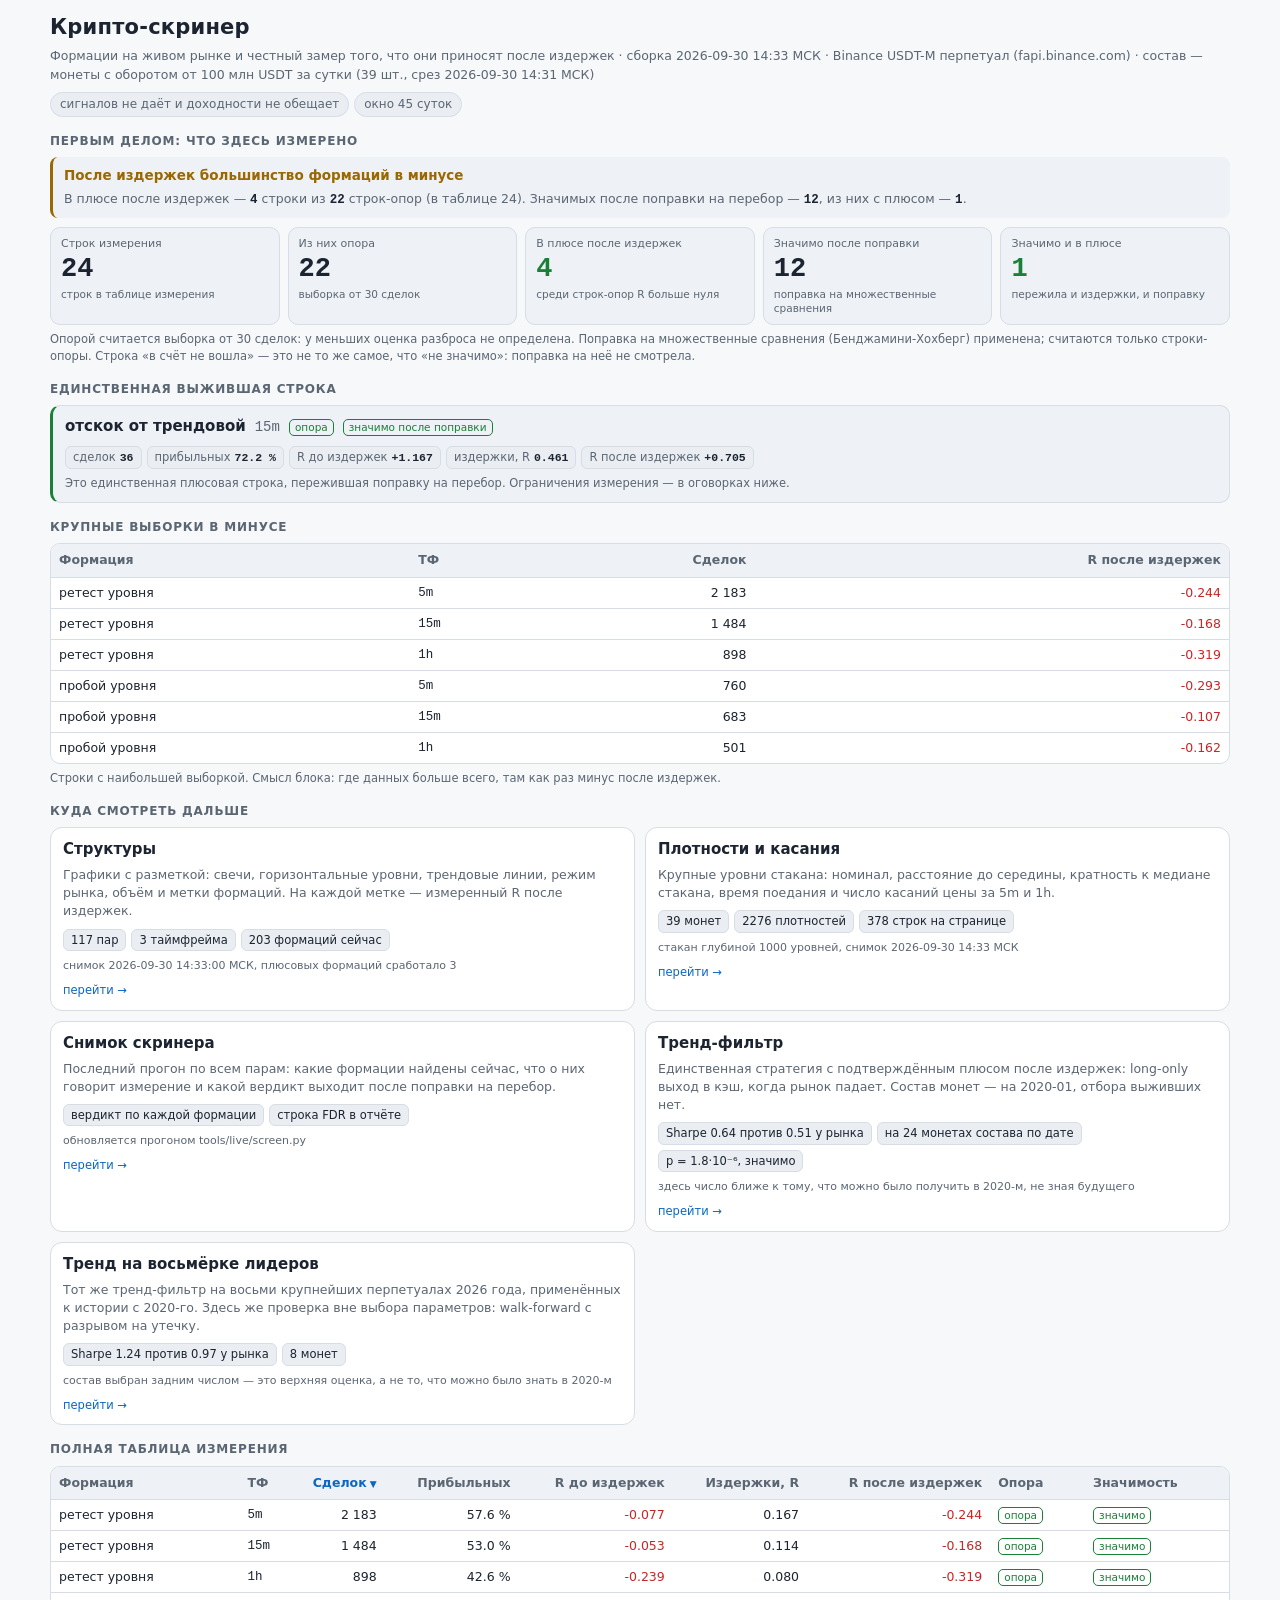
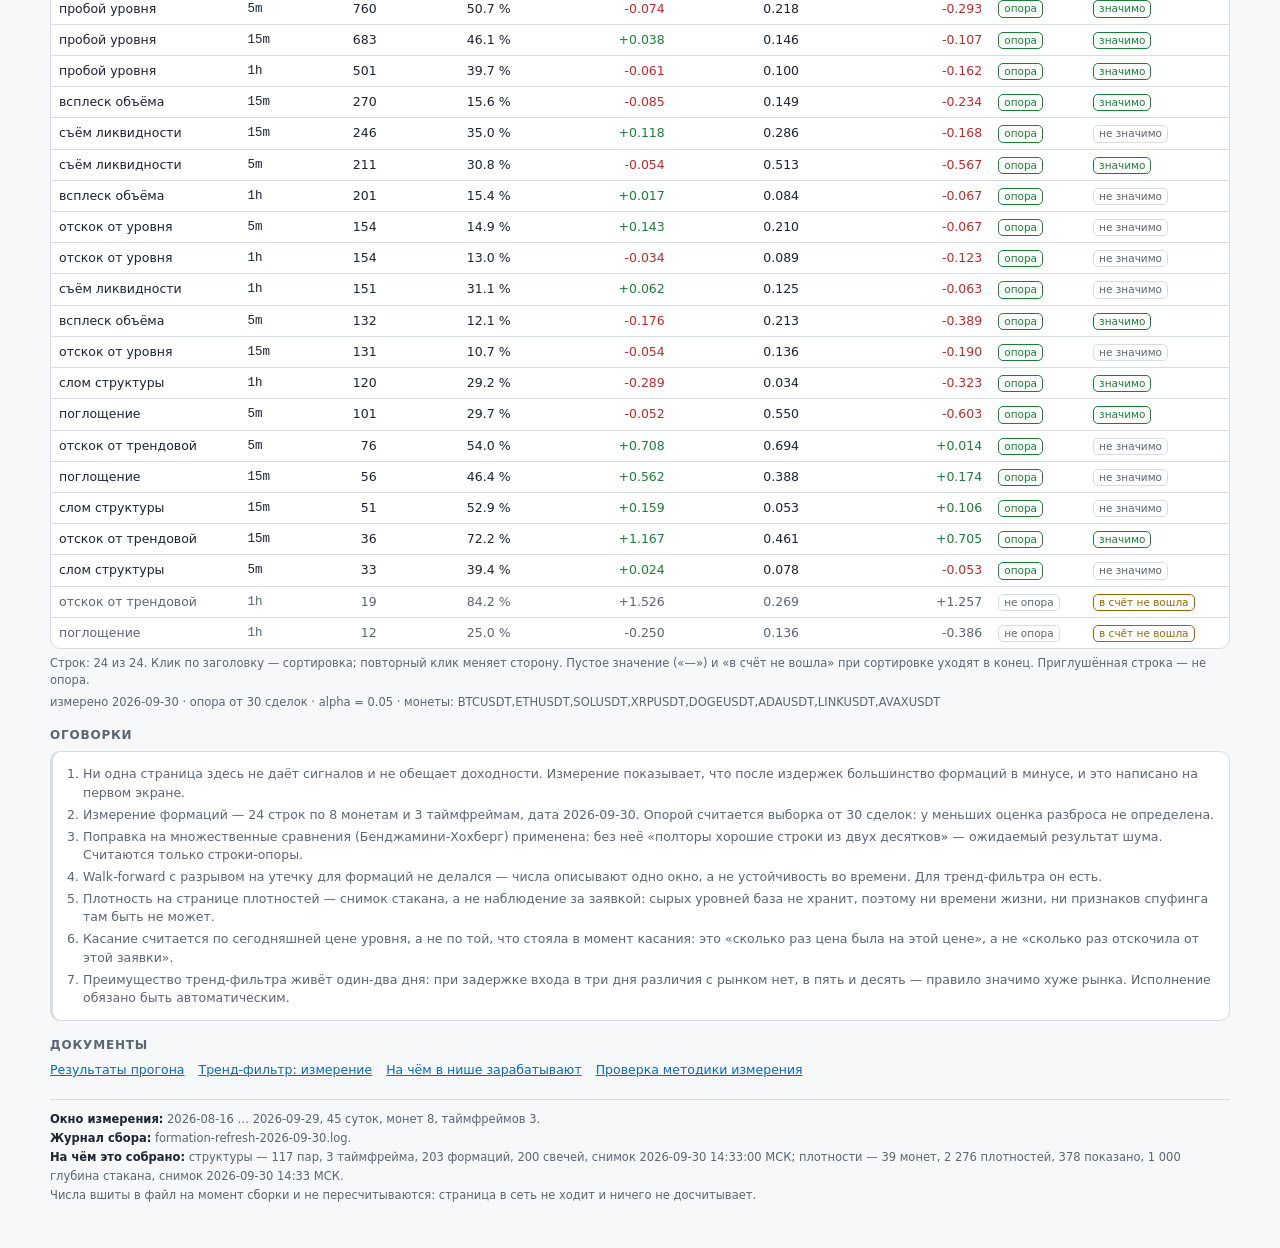
==== commit a8359a2f: "Лендинг: оговорка о составе монет в подзаголовке Та же оговорка, что на страницах: состав — монеты с" ====
--- a/docs/live/index.html
+++ b/docs/live/index.html
@@ -200,7 +200,7 @@
 
 </div>
 
-<script id="data" type="application/json">{"meta":{"title":"Крипто-скринер","subtitle":"Формации на живом рынке и честный замер того, что они приносят после издержек","built_at":"2026-09-30 14:16 МСК","market":"Binance USDT-M перпетуал (fapi.binance.com)","no_signals":true,"links":{"structures":"structures.html","densities":"densities.html","screener":"screener.html","trend":"../trend.html","trend_hist":"../trend-hist.html","docs":{"run":"../03-результаты-прогона.md","trend":"../research/16-тренд-фильтр-измерение.md","earn":"../research/12-заработок-свод.md","method":"../research/17-измерение-формаций-проверка-методики.md"}},"window":{"start":"2026-08-16","end":"2026-09-29","days":45,"symbols_n":8,"tfs_n":3,"log":"formation-refresh-2026-09-30.log"},"live":{"structures":{"collected_at":"2026-09-30 14:15:52 МСК","caveats_n":6,"market":"Binance USDT-M перпетуал (fapi.binance.com)","pairs":117,"tfs_n":3,"formations":204,"candles":200,"positive_hit_now":3},"densities":{"collected_at":"2026-09-30 14:16 МСК","caveats_n":7,"market":"Binance USDT-M перпетуал (fapi.binance.com)","coins":39,"densities_total":2317,"shown":378,"depth":1000}},"trend":{"hist":{"symbols_n":24,"sharpe":0.64,"market_sharpe":0.51,"cagr_pct":19.5,"market_cagr_pct":9.2,"verdict":{"sharpe_trend":0.6353999076388114,"sharpe_market":0.5071404398025481,"z":4.837350922739171,"p":1.7755487240006386e-06,"значимо":true},"lag":{"правило":"L28 H5","строки":[{"lag":1,"n":481,"exposure":0.46829397718227644,"in_market":0.9293139293139293,"turnover":49.45519549558389,"total":2.2809656400251432,"cagr":0.19503067322040057,"sharpe":0.6353999076388114,"dd":-0.7912825550742888,"market_sharpe":0.5071404398025481,"market_total":0.8002634329156557,"z":4.837350922739171,"p":1.7755487240006386e-06,"значимо":true},{"lag":2,"n":480,"exposure":0.46765331442750796,"in_market":0.9291666666666667,"turnover":49.538909151026445,"total":1.5101479522270975,"cagr":0.14825181535393073,"sharpe":0.5874507081588889,"dd":-0.8159013087208631,"market_sharpe":0.49726932797362483,"market_total":0.708071948869563,"z":3.597932365657694,"p":0.00035411338875618667,"значимо":true},{"lag":3,"n":480,"exposure":0.46641261963842606,"in_market":0.9291666666666667,"turnover":49.6555893159325,"total":0.46973849905262033,"cagr":0.059522268039613024,"sharpe":0.4600537021064251,"dd":-0.8143387985915603,"market_sharpe":0.48078841226285196,"market_total":0.8147127430451617,"z":-0.7523699943719357,"p":0.45219814529216074,"значимо":false},{"lag":5,"n":480,"exposure":0.467210209145693,"in_market":0.9291666666666667,"turnover":49.890510537417036,"total":0.46119819656816885,"cagr":0.058546045414092696,"sharpe":0.45917648347450113,"dd":-0.8022042690531325,"market_sharpe":0.511011935173486,"market_total":0.8850914040073585,"z":-2.206920520378186,"p":0.027793167087205098,"значимо":true},{"lag":10,"n":479,"exposure":0.4667436284521801,"in_market":0.9269311064718163,"turnover":49.5924285382084,"total":-0.12384653641661059,"cagr":-0.01963940370759487,"sharpe":0.3580926915240724,"dd":-0.9150248295522548,"market_sharpe":0.49477584195785335,"market_total":0.7442326290094075,"z":-5.868215139899683,"p":8.24053994510508e-09,"значимо":true}],"описание":"сигнал считается по закрытию дня i, вход — по открытию дня i+лаг; лаг 1 — вход на следующее утро, лаг 2 и больше — если решение принимается с промедлением"},"p":1.7755487240006386e-06,"z":4.84,"significant":true},"all":{"symbols_n":8,"sharpe":1.24,"market_sharpe":0.97,"cagr_pct":94.1,"market_cagr_pct":56.8,"verdict":{"sharpe_trend":1.2421343151786515,"sharpe_market":0.9688473623689353,"z":7.9295249596785835,"p":1.5561490426357337e-14,"значимо":true},"lag":{"правило":"L28 H5","строки":[{"lag":1,"n":481,"exposure":0.4856368563685637,"in_market":0.7546777546777547,"turnover":36.13323903151852,"total":82.28073298484168,"cagr":0.9408982835766866,"sharpe":1.2421343151786515,"dd":-0.7628593961451342,"market_sharpe":0.9688473623689353,"market_total":19.10930706519257,"z":7.9295249596785835,"p":1.5561490426357337e-14,"значимо":true},{"lag":2,"n":480,"exposure":0.4847908745247148,"in_market":0.7541666666666667,"turnover":36.193993316328395,"total":47.25150410321579,"cagr":0.7900824294917421,"sharpe":1.1187950476330901,"dd":-0.8117756759794132,"market_sharpe":0.9620347729203443,"market_total":19.748018585990646,"z":5.184599980274451,"p":3.1988444047619196e-07,"значимо":true},{"lag":3,"n":480,"exposure":0.4837045084193373,"in_market":0.7541666666666667,"turnover":36.21648200004061,"total":20.38308035351901,"cagr":0.5838061874709362,"sharpe":0.9874041935878048,"dd":-0.825787249717592,"market_sharpe":0.9433200408805448,"market_total":16.61406489195684,"z":1.4618548125539468,"p":0.14443672329819313,"значимо":false},{"lag":5,"n":480,"exposure":0.48424769147202607,"in_market":0.7541666666666667,"turnover":36.55761524217824,"total":14.542293178824297,"cagr":0.5092172174675456,"sharpe":0.9012042792835583,"dd":-0.8386296220034579,"market_sharpe":0.9715109812653678,"market_total":21.285293520964277,"z":-2.1513047624132415,"p":0.03195153822029798,"значимо":true},{"lag":10,"n":479,"exposure":0.48312465977136637,"in_market":0.7515657620041754,"turnover":36.141713209484315,"total":9.471920361691803,"cagr":0.42241037686572236,"sharpe":0.8292679589205291,"dd":-0.8690241590276795,"market_sharpe":0.954330396947065,"market_total":19.161711394677162,"z":-3.69396943632216,"p":0.00024628422130008117,"значимо":true}],"описание":"сигнал считается по закрытию дня i, вход — по открытию дня i+лаг; лаг 1 — вход на следующее утро, лаг 2 и больше — если решение принимается с промедлением"}}},"gaps":[],"caveats":["Ни одна страница здесь не даёт сигналов и не обещает доходности. Измерение показывает, что после издержек большинство формаций в минусе, и это написано на первом экране.","Измерение формаций — 24 строк по 8 монетам и 3 таймфреймам, дата 2026-09-30. Опорой считается выборка от 30 сделок: у меньших оценка разброса не определена.","Поправка на множественные сравнения (Бенджамини-Хохберг) применена: без неё «полторы хорошие строки из двух десятков» — ожидаемый результат шума. Считаются только строки-опоры.","Walk-forward с разрывом на утечку для формаций не делался — числа описывают одно окно, а не устойчивость во времени. Для тренд-фильтра он есть.","Плотность на странице плотностей — снимок стакана, а не наблюдение за заявкой: сырых уровней база не хранит, поэтому ни времени жизни, ни признаков спуфинга там быть не может.","Касание считается по сегодняшней цене уровня, а не по той, что стояла в момент касания: это «сколько раз цена была на этой цене», а не «сколько раз отскочила от этой заявки».","Преимущество тренд-фильтра живёт один-два дня: при задержке входа в три дня различия с рынком нет, в пять и десять — правило значимо хуже рынка. Исполнение обязано быть автоматическим."]},"measurement":{"measured_on":"2026-09-30","scope":"BTCUSDT,ETHUSDT,SOLUSDT,XRPUSDT,DOGEUSDT,ADAUSDT,LINKUSDT,AVAXUSDT","symbols_n":8,"min_trades":30,"fdr_alpha":0.05,"rows_total":24,"rows_support":22,"rows_positive":4,"rows_significant":12,"rows_significant_positive":1,"survivor":{"kind":"trendline_bounce","kind_ru":"отскок от трендовой","tf":"15m","n":36,"win_pct":72.2,"r_gross":1.167,"cost_r":0.461,"r_net":0.705,"support":true,"significant":true},"losers":[{"kind":"retest","kind_ru":"ретест уровня","tf":"5m","n":2183,"win_pct":57.6,"r_gross":-0.077,"cost_r":0.167,"r_net":-0.244,"support":true,"significant":true},{"kind":"retest","kind_ru":"ретест уровня","tf":"15m","n":1484,"win_pct":53.0,"r_gross":-0.053,"cost_r":0.114,"r_net":-0.168,"support":true,"significant":true},{"kind":"retest","kind_ru":"ретест уровня","tf":"1h","n":898,"win_pct":42.6,"r_gross":-0.239,"cost_r":0.08,"r_net":-0.319,"support":true,"significant":true},{"kind":"breakout","kind_ru":"пробой уровня","tf":"5m","n":760,"win_pct":50.7,"r_gross":-0.074,"cost_r":0.218,"r_net":-0.293,"support":true,"significant":true},{"kind":"breakout","kind_ru":"пробой уровня","tf":"15m","n":683,"win_pct":46.1,"r_gross":0.038,"cost_r":0.146,"r_net":-0.107,"support":true,"significant":true},{"kind":"breakout","kind_ru":"пробой уровня","tf":"1h","n":501,"win_pct":39.7,"r_gross":-0.061,"cost_r":0.1,"r_net":-0.162,"support":true,"significant":true}],"table":[{"kind":"trendline_bounce","kind_ru":"отскок от трендовой","tf":"1h","n":19,"win_pct":84.2,"r_gross":1.526,"cost_r":0.269,"r_net":1.257,"support":false,"significant":null},{"kind":"trendline_bounce","kind_ru":"отскок от трендовой","tf":"15m","n":36,"win_pct":72.2,"r_gross":1.167,"cost_r":0.461,"r_net":0.705,"support":true,"significant":true},{"kind":"absorption","kind_ru":"поглощение","tf":"15m","n":56,"win_pct":46.4,"r_gross":0.562,"cost_r":0.388,"r_net":0.174,"support":true,"significant":false},{"kind":"structure_break","kind_ru":"слом структуры","tf":"15m","n":51,"win_pct":52.9,"r_gross":0.159,"cost_r":0.053,"r_net":0.106,"support":true,"significant":false},{"kind":"trendline_bounce","kind_ru":"отскок от трендовой","tf":"5m","n":76,"win_pct":54.0,"r_gross":0.708,"cost_r":0.694,"r_net":0.014,"support":true,"significant":false},{"kind":"structure_break","kind_ru":"слом структуры","tf":"5m","n":33,"win_pct":39.4,"r_gross":0.024,"cost_r":0.078,"r_net":-0.053,"support":true,"significant":false},{"kind":"liquidity_sweep","kind_ru":"съём ликвидности","tf":"1h","n":151,"win_pct":31.1,"r_gross":0.062,"cost_r":0.125,"r_net":-0.063,"support":true,"significant":false},{"kind":"volume_splash","kind_ru":"всплеск объёма","tf":"1h","n":201,"win_pct":15.4,"r_gross":0.017,"cost_r":0.084,"r_net":-0.067,"support":true,"significant":false},{"kind":"bounce","kind_ru":"отскок от уровня","tf":"5m","n":154,"win_pct":14.9,"r_gross":0.143,"cost_r":0.21,"r_net":-0.067,"support":true,"significant":false},{"kind":"breakout","kind_ru":"пробой уровня","tf":"15m","n":683,"win_pct":46.1,"r_gross":0.038,"cost_r":0.146,"r_net":-0.107,"support":true,"significant":true},{"kind":"bounce","kind_ru":"отскок от уровня","tf":"1h","n":154,"win_pct":13.0,"r_gross":-0.034,"cost_r":0.089,"r_net":-0.123,"support":true,"significant":false},{"kind":"breakout","kind_ru":"пробой уровня","tf":"1h","n":501,"win_pct":39.7,"r_gross":-0.061,"cost_r":0.1,"r_net":-0.162,"support":true,"significant":true},{"kind":"retest","kind_ru":"ретест уровня","tf":"15m","n":1484,"win_pct":53.0,"r_gross":-0.053,"cost_r":0.114,"r_net":-0.168,"support":true,"significant":true},{"kind":"liquidity_sweep","kind_ru":"съём ликвидности","tf":"15m","n":246,"win_pct":35.0,"r_gross":0.118,"cost_r":0.286,"r_net":-0.168,"support":true,"significant":false},{"kind":"bounce","kind_ru":"отскок от уровня","tf":"15m","n":131,"win_pct":10.7,"r_gross":-0.054,"cost_r":0.136,"r_net":-0.19,"support":true,"significant":false},{"kind":"volume_splash","kind_ru":"всплеск объёма","tf":"15m","n":270,"win_pct":15.6,"r_gross":-0.085,"cost_r":0.149,"r_net":-0.234,"support":true,"significant":true},{"kind":"retest","kind_ru":"ретест уровня","tf":"5m","n":2183,"win_pct":57.6,"r_gross":-0.077,"cost_r":0.167,"r_net":-0.244,"support":true,"significant":true},{"kind":"breakout","kind_ru":"пробой уровня","tf":"5m","n":760,"win_pct":50.7,"r_gross":-0.074,"cost_r":0.218,"r_net":-0.293,"support":true,"significant":true},{"kind":"retest","kind_ru":"ретест уровня","tf":"1h","n":898,"win_pct":42.6,"r_gross":-0.239,"cost_r":0.08,"r_net":-0.319,"support":true,"significant":true},{"kind":"structure_break","kind_ru":"слом структуры","tf":"1h","n":120,"win_pct":29.2,"r_gross":-0.289,"cost_r":0.034,"r_net":-0.323,"support":true,"significant":true},{"kind":"absorption","kind_ru":"поглощение","tf":"1h","n":12,"win_pct":25.0,"r_gross":-0.25,"cost_r":0.136,"r_net":-0.386,"support":false,"significant":null},{"kind":"volume_splash","kind_ru":"всплеск объёма","tf":"5m","n":132,"win_pct":12.1,"r_gross":-0.176,"cost_r":0.213,"r_net":-0.389,"support":true,"significant":true},{"kind":"liquidity_sweep","kind_ru":"съём ликвидности","tf":"5m","n":211,"win_pct":30.8,"r_gross":-0.054,"cost_r":0.513,"r_net":-0.567,"support":true,"significant":true},{"kind":"absorption","kind_ru":"поглощение","tf":"5m","n":101,"win_pct":29.7,"r_gross":-0.052,"cost_r":0.55,"r_net":-0.603,"support":true,"significant":true}]},"cards":[{"href":"structures.html","title":"Структуры","what":"Графики с разметкой: свечи, горизонтальные уровни, трендовые линии, режим рынка, объём и метки формаций. На каждой метке — измеренный R после издержек.","figures":["117 пар","3 таймфрейма","204 формаций сейчас"],"note":"снимок 2026-09-30 14:15:52 МСК, плюсовых формаций сработало 3"},{"href":"densities.html","title":"Плотности и касания","what":"Крупные уровни стакана: номинал, расстояние до середины, кратность к медиане стакана, время поедания и число касаний цены за 5m и 1h.","figures":["39 монет","2317 плотностей","378 строк на странице"],"note":"стакан глубиной 1000 уровней, снимок 2026-09-30 14:16 МСК"},{"href":"screener.html","title":"Снимок скринера","what":"Последний прогон по всем парам: какие формации найдены сейчас, что о них говорит измерение и какой вердикт выходит после поправки на перебор.","figures":["вердикт по каждой формации","строка FDR в отчёте"],"note":"обновляется прогоном tools/live/screen.py"},{"href":"../trend-hist.html","title":"Тренд-фильтр","what":"Единственная стратегия с подтверждённым плюсом после издержек: long-only выход в кэш, когда рынок падает. Состав монет — на 2020-01, отбора выживших нет.","figures":["Sharpe 0.64 против 0.51 у рынка","на 24 монетах состава по дате","p = 1.8·10⁻⁶, значимо"],"note":"здесь число ближе к тому, что можно было получить в 2020-м, не зная будущего"},{"href":"../trend.html","title":"Тренд на восьмёрке лидеров","what":"Тот же тренд-фильтр на восьми крупнейших перпетуалах 2026 года, применённых к истории с 2020-го. Здесь же проверка вне выбора параметров: walk-forward с разрывом на утечку.","figures":["Sharpe 1.24 против 0.97 у рынка","8 монет"],"note":"состав выбран задним числом — это верхняя оценка, а не то, что можно было знать в 2020-м"}],"docs":[{"href":"../03-результаты-прогона.md","title":"Результаты прогона"},{"href":"../research/16-тренд-фильтр-измерение.md","title":"Тренд-фильтр: измерение"},{"href":"../research/12-заработок-свод.md","title":"На чём в нише зарабатывают"},{"href":"../research/17-измерение-формаций-проверка-методики.md","title":"Проверка методики измерения"}]}</script>
+<script id="data" type="application/json">{"meta":{"title":"Крипто-скринер","subtitle":"Формации на живом рынке и честный замер того, что они приносят после издержек","built_at":"2026-09-30 14:33 МСК","market":"Binance USDT-M перпетуал (fapi.binance.com)","no_signals":true,"links":{"structures":"structures.html","densities":"densities.html","screener":"screener.html","trend":"../trend.html","trend_hist":"../trend-hist.html","docs":{"run":"../03-результаты-прогона.md","trend":"../research/16-тренд-фильтр-измерение.md","earn":"../research/12-заработок-свод.md","method":"../research/17-измерение-формаций-проверка-методики.md"}},"window":{"start":"2026-08-16","end":"2026-09-29","days":45,"symbols_n":8,"tfs_n":3,"log":"formation-refresh-2026-09-30.log"},"live":{"structures":{"collected_at":"2026-09-30 14:33:00 МСК","caveats_n":6,"market":"Binance USDT-M перпетуал (fapi.binance.com)","pairs":117,"tfs_n":3,"formations":203,"candles":200,"positive_hit_now":3},"densities":{"collected_at":"2026-09-30 14:33 МСК","caveats_n":7,"market":"Binance USDT-M перпетуал (fapi.binance.com)","coins":39,"densities_total":2276,"shown":378,"depth":1000}},"trend":{"hist":{"symbols_n":24,"sharpe":0.64,"market_sharpe":0.51,"cagr_pct":19.5,"market_cagr_pct":9.2,"verdict":{"sharpe_trend":0.6353999076388114,"sharpe_market":0.5071404398025481,"z":4.837350922739171,"p":1.7755487240006386e-06,"значимо":true},"lag":{"правило":"L28 H5","строки":[{"lag":1,"n":481,"exposure":0.46829397718227644,"in_market":0.9293139293139293,"turnover":49.45519549558389,"total":2.2809656400251432,"cagr":0.19503067322040057,"sharpe":0.6353999076388114,"dd":-0.7912825550742888,"market_sharpe":0.5071404398025481,"market_total":0.8002634329156557,"z":4.837350922739171,"p":1.7755487240006386e-06,"значимо":true},{"lag":2,"n":480,"exposure":0.46765331442750796,"in_market":0.9291666666666667,"turnover":49.538909151026445,"total":1.5101479522270975,"cagr":0.14825181535393073,"sharpe":0.5874507081588889,"dd":-0.8159013087208631,"market_sharpe":0.49726932797362483,"market_total":0.708071948869563,"z":3.597932365657694,"p":0.00035411338875618667,"значимо":true},{"lag":3,"n":480,"exposure":0.46641261963842606,"in_market":0.9291666666666667,"turnover":49.6555893159325,"total":0.46973849905262033,"cagr":0.059522268039613024,"sharpe":0.4600537021064251,"dd":-0.8143387985915603,"market_sharpe":0.48078841226285196,"market_total":0.8147127430451617,"z":-0.7523699943719357,"p":0.45219814529216074,"значимо":false},{"lag":5,"n":480,"exposure":0.467210209145693,"in_market":0.9291666666666667,"turnover":49.890510537417036,"total":0.46119819656816885,"cagr":0.058546045414092696,"sharpe":0.45917648347450113,"dd":-0.8022042690531325,"market_sharpe":0.511011935173486,"market_total":0.8850914040073585,"z":-2.206920520378186,"p":0.027793167087205098,"значимо":true},{"lag":10,"n":479,"exposure":0.4667436284521801,"in_market":0.9269311064718163,"turnover":49.5924285382084,"total":-0.12384653641661059,"cagr":-0.01963940370759487,"sharpe":0.3580926915240724,"dd":-0.9150248295522548,"market_sharpe":0.49477584195785335,"market_total":0.7442326290094075,"z":-5.868215139899683,"p":8.24053994510508e-09,"значимо":true}],"описание":"сигнал считается по закрытию дня i, вход — по открытию дня i+лаг; лаг 1 — вход на следующее утро, лаг 2 и больше — если решение принимается с промедлением"},"p":1.7755487240006386e-06,"z":4.84,"significant":true},"all":{"symbols_n":8,"sharpe":1.24,"market_sharpe":0.97,"cagr_pct":94.1,"market_cagr_pct":56.8,"verdict":{"sharpe_trend":1.2421343151786515,"sharpe_market":0.9688473623689353,"z":7.9295249596785835,"p":1.5561490426357337e-14,"значимо":true},"lag":{"правило":"L28 H5","строки":[{"lag":1,"n":481,"exposure":0.4856368563685637,"in_market":0.7546777546777547,"turnover":36.13323903151852,"total":82.28073298484168,"cagr":0.9408982835766866,"sharpe":1.2421343151786515,"dd":-0.7628593961451342,"market_sharpe":0.9688473623689353,"market_total":19.10930706519257,"z":7.9295249596785835,"p":1.5561490426357337e-14,"значимо":true},{"lag":2,"n":480,"exposure":0.4847908745247148,"in_market":0.7541666666666667,"turnover":36.193993316328395,"total":47.25150410321579,"cagr":0.7900824294917421,"sharpe":1.1187950476330901,"dd":-0.8117756759794132,"market_sharpe":0.9620347729203443,"market_total":19.748018585990646,"z":5.184599980274451,"p":3.1988444047619196e-07,"значимо":true},{"lag":3,"n":480,"exposure":0.4837045084193373,"in_market":0.7541666666666667,"turnover":36.21648200004061,"total":20.38308035351901,"cagr":0.5838061874709362,"sharpe":0.9874041935878048,"dd":-0.825787249717592,"market_sharpe":0.9433200408805448,"market_total":16.61406489195684,"z":1.4618548125539468,"p":0.14443672329819313,"значимо":false},{"lag":5,"n":480,"exposure":0.48424769147202607,"in_market":0.7541666666666667,"turnover":36.55761524217824,"total":14.542293178824297,"cagr":0.5092172174675456,"sharpe":0.9012042792835583,"dd":-0.8386296220034579,"market_sharpe":0.9715109812653678,"market_total":21.285293520964277,"z":-2.1513047624132415,"p":0.03195153822029798,"значимо":true},{"lag":10,"n":479,"exposure":0.48312465977136637,"in_market":0.7515657620041754,"turnover":36.141713209484315,"total":9.471920361691803,"cagr":0.42241037686572236,"sharpe":0.8292679589205291,"dd":-0.8690241590276795,"market_sharpe":0.954330396947065,"market_total":19.161711394677162,"z":-3.69396943632216,"p":0.00024628422130008117,"значимо":true}],"описание":"сигнал считается по закрытию дня i, вход — по открытию дня i+лаг; лаг 1 — вход на следующее утро, лаг 2 и больше — если решение принимается с промедлением"}}},"gaps":[],"caveats":["Ни одна страница здесь не даёт сигналов и не обещает доходности. Измерение показывает, что после издержек большинство формаций в минусе, и это написано на первом экране.","Измерение формаций — 24 строк по 8 монетам и 3 таймфреймам, дата 2026-09-30. Опорой считается выборка от 30 сделок: у меньших оценка разброса не определена.","Поправка на множественные сравнения (Бенджамини-Хохберг) применена: без неё «полторы хорошие строки из двух десятков» — ожидаемый результат шума. Считаются только строки-опоры.","Walk-forward с разрывом на утечку для формаций не делался — числа описывают одно окно, а не устойчивость во времени. Для тренд-фильтра он есть.","Плотность на странице плотностей — снимок стакана, а не наблюдение за заявкой: сырых уровней база не хранит, поэтому ни времени жизни, ни признаков спуфинга там быть не может.","Касание считается по сегодняшней цене уровня, а не по той, что стояла в момент касания: это «сколько раз цена была на этой цене», а не «сколько раз отскочила от этой заявки».","Преимущество тренд-фильтра живёт один-два дня: при задержке входа в три дня различия с рынком нет, в пять и десять — правило значимо хуже рынка. Исполнение обязано быть автоматическим."],"universe_note":"состав — монеты с оборотом от 100 млн USDT за сутки (39 шт., срез 2026-09-30 14:31 МСК)"},"measurement":{"measured_on":"2026-09-30","scope":"BTCUSDT,ETHUSDT,SOLUSDT,XRPUSDT,DOGEUSDT,ADAUSDT,LINKUSDT,AVAXUSDT","symbols_n":8,"min_trades":30,"fdr_alpha":0.05,"rows_total":24,"rows_support":22,"rows_positive":4,"rows_significant":12,"rows_significant_positive":1,"survivor":{"kind":"trendline_bounce","kind_ru":"отскок от трендовой","tf":"15m","n":36,"win_pct":72.2,"r_gross":1.167,"cost_r":0.461,"r_net":0.705,"support":true,"significant":true},"losers":[{"kind":"retest","kind_ru":"ретест уровня","tf":"5m","n":2183,"win_pct":57.6,"r_gross":-0.077,"cost_r":0.167,"r_net":-0.244,"support":true,"significant":true},{"kind":"retest","kind_ru":"ретест уровня","tf":"15m","n":1484,"win_pct":53.0,"r_gross":-0.053,"cost_r":0.114,"r_net":-0.168,"support":true,"significant":true},{"kind":"retest","kind_ru":"ретест уровня","tf":"1h","n":898,"win_pct":42.6,"r_gross":-0.239,"cost_r":0.08,"r_net":-0.319,"support":true,"significant":true},{"kind":"breakout","kind_ru":"пробой уровня","tf":"5m","n":760,"win_pct":50.7,"r_gross":-0.074,"cost_r":0.218,"r_net":-0.293,"support":true,"significant":true},{"kind":"breakout","kind_ru":"пробой уровня","tf":"15m","n":683,"win_pct":46.1,"r_gross":0.038,"cost_r":0.146,"r_net":-0.107,"support":true,"significant":true},{"kind":"breakout","kind_ru":"пробой уровня","tf":"1h","n":501,"win_pct":39.7,"r_gross":-0.061,"cost_r":0.1,"r_net":-0.162,"support":true,"significant":true}],"table":[{"kind":"trendline_bounce","kind_ru":"отскок от трендовой","tf":"1h","n":19,"win_pct":84.2,"r_gross":1.526,"cost_r":0.269,"r_net":1.257,"support":false,"significant":null},{"kind":"trendline_bounce","kind_ru":"отскок от трендовой","tf":"15m","n":36,"win_pct":72.2,"r_gross":1.167,"cost_r":0.461,"r_net":0.705,"support":true,"significant":true},{"kind":"absorption","kind_ru":"поглощение","tf":"15m","n":56,"win_pct":46.4,"r_gross":0.562,"cost_r":0.388,"r_net":0.174,"support":true,"significant":false},{"kind":"structure_break","kind_ru":"слом структуры","tf":"15m","n":51,"win_pct":52.9,"r_gross":0.159,"cost_r":0.053,"r_net":0.106,"support":true,"significant":false},{"kind":"trendline_bounce","kind_ru":"отскок от трендовой","tf":"5m","n":76,"win_pct":54.0,"r_gross":0.708,"cost_r":0.694,"r_net":0.014,"support":true,"significant":false},{"kind":"structure_break","kind_ru":"слом структуры","tf":"5m","n":33,"win_pct":39.4,"r_gross":0.024,"cost_r":0.078,"r_net":-0.053,"support":true,"significant":false},{"kind":"liquidity_sweep","kind_ru":"съём ликвидности","tf":"1h","n":151,"win_pct":31.1,"r_gross":0.062,"cost_r":0.125,"r_net":-0.063,"support":true,"significant":false},{"kind":"volume_splash","kind_ru":"всплеск объёма","tf":"1h","n":201,"win_pct":15.4,"r_gross":0.017,"cost_r":0.084,"r_net":-0.067,"support":true,"significant":false},{"kind":"bounce","kind_ru":"отскок от уровня","tf":"5m","n":154,"win_pct":14.9,"r_gross":0.143,"cost_r":0.21,"r_net":-0.067,"support":true,"significant":false},{"kind":"breakout","kind_ru":"пробой уровня","tf":"15m","n":683,"win_pct":46.1,"r_gross":0.038,"cost_r":0.146,"r_net":-0.107,"support":true,"significant":true},{"kind":"bounce","kind_ru":"отскок от уровня","tf":"1h","n":154,"win_pct":13.0,"r_gross":-0.034,"cost_r":0.089,"r_net":-0.123,"support":true,"significant":false},{"kind":"breakout","kind_ru":"пробой уровня","tf":"1h","n":501,"win_pct":39.7,"r_gross":-0.061,"cost_r":0.1,"r_net":-0.162,"support":true,"significant":true},{"kind":"retest","kind_ru":"ретест уровня","tf":"15m","n":1484,"win_pct":53.0,"r_gross":-0.053,"cost_r":0.114,"r_net":-0.168,"support":true,"significant":true},{"kind":"liquidity_sweep","kind_ru":"съём ликвидности","tf":"15m","n":246,"win_pct":35.0,"r_gross":0.118,"cost_r":0.286,"r_net":-0.168,"support":true,"significant":false},{"kind":"bounce","kind_ru":"отскок от уровня","tf":"15m","n":131,"win_pct":10.7,"r_gross":-0.054,"cost_r":0.136,"r_net":-0.19,"support":true,"significant":false},{"kind":"volume_splash","kind_ru":"всплеск объёма","tf":"15m","n":270,"win_pct":15.6,"r_gross":-0.085,"cost_r":0.149,"r_net":-0.234,"support":true,"significant":true},{"kind":"retest","kind_ru":"ретест уровня","tf":"5m","n":2183,"win_pct":57.6,"r_gross":-0.077,"cost_r":0.167,"r_net":-0.244,"support":true,"significant":true},{"kind":"breakout","kind_ru":"пробой уровня","tf":"5m","n":760,"win_pct":50.7,"r_gross":-0.074,"cost_r":0.218,"r_net":-0.293,"support":true,"significant":true},{"kind":"retest","kind_ru":"ретест уровня","tf":"1h","n":898,"win_pct":42.6,"r_gross":-0.239,"cost_r":0.08,"r_net":-0.319,"support":true,"significant":true},{"kind":"structure_break","kind_ru":"слом структуры","tf":"1h","n":120,"win_pct":29.2,"r_gross":-0.289,"cost_r":0.034,"r_net":-0.323,"support":true,"significant":true},{"kind":"absorption","kind_ru":"поглощение","tf":"1h","n":12,"win_pct":25.0,"r_gross":-0.25,"cost_r":0.136,"r_net":-0.386,"support":false,"significant":null},{"kind":"volume_splash","kind_ru":"всплеск объёма","tf":"5m","n":132,"win_pct":12.1,"r_gross":-0.176,"cost_r":0.213,"r_net":-0.389,"support":true,"significant":true},{"kind":"liquidity_sweep","kind_ru":"съём ликвидности","tf":"5m","n":211,"win_pct":30.8,"r_gross":-0.054,"cost_r":0.513,"r_net":-0.567,"support":true,"significant":true},{"kind":"absorption","kind_ru":"поглощение","tf":"5m","n":101,"win_pct":29.7,"r_gross":-0.052,"cost_r":0.55,"r_net":-0.603,"support":true,"significant":true}]},"cards":[{"href":"structures.html","title":"Структуры","what":"Графики с разметкой: свечи, горизонтальные уровни, трендовые линии, режим рынка, объём и метки формаций. На каждой метке — измеренный R после издержек.","figures":["117 пар","3 таймфрейма","203 формаций сейчас"],"note":"снимок 2026-09-30 14:33:00 МСК, плюсовых формаций сработало 3"},{"href":"densities.html","title":"Плотности и касания","what":"Крупные уровни стакана: номинал, расстояние до середины, кратность к медиане стакана, время поедания и число касаний цены за 5m и 1h.","figures":["39 монет","2276 плотностей","378 строк на странице"],"note":"стакан глубиной 1000 уровней, снимок 2026-09-30 14:33 МСК"},{"href":"screener.html","title":"Снимок скринера","what":"Последний прогон по всем парам: какие формации найдены сейчас, что о них говорит измерение и какой вердикт выходит после поправки на перебор.","figures":["вердикт по каждой формации","строка FDR в отчёте"],"note":"обновляется прогоном tools/live/screen.py"},{"href":"../trend-hist.html","title":"Тренд-фильтр","what":"Единственная стратегия с подтверждённым плюсом после издержек: long-only выход в кэш, когда рынок падает. Состав монет — на 2020-01, отбора выживших нет.","figures":["Sharpe 0.64 против 0.51 у рынка","на 24 монетах состава по дате","p = 1.8·10⁻⁶, значимо"],"note":"здесь число ближе к тому, что можно было получить в 2020-м, не зная будущего"},{"href":"../trend.html","title":"Тренд на восьмёрке лидеров","what":"Тот же тренд-фильтр на восьми крупнейших перпетуалах 2026 года, применённых к истории с 2020-го. Здесь же проверка вне выбора параметров: walk-forward с разрывом на утечку.","figures":["Sharpe 1.24 против 0.97 у рынка","8 монет"],"note":"состав выбран задним числом — это верхняя оценка, а не то, что можно было знать в 2020-м"}],"docs":[{"href":"../03-результаты-прогона.md","title":"Результаты прогона"},{"href":"../research/16-тренд-фильтр-измерение.md","title":"Тренд-фильтр: измерение"},{"href":"../research/12-заработок-свод.md","title":"На чём в нише зарабатывают"},{"href":"../research/17-измерение-формаций-проверка-методики.md","title":"Проверка методики измерения"}]}</script>
 <script>
 (function(){
 "use strict";
@@ -265,6 +265,7 @@
   if(M.subtitle) s.push(tx(M.subtitle));
   if(M.built_at) s.push('сборка ' + tx(M.built_at));
   if(M.market) s.push(tx(M.market));
+  if(M.universe_note) s.push(tx(M.universe_note));
   el('hSub').textContent = s.join(' · ');
 
   var ch = [];
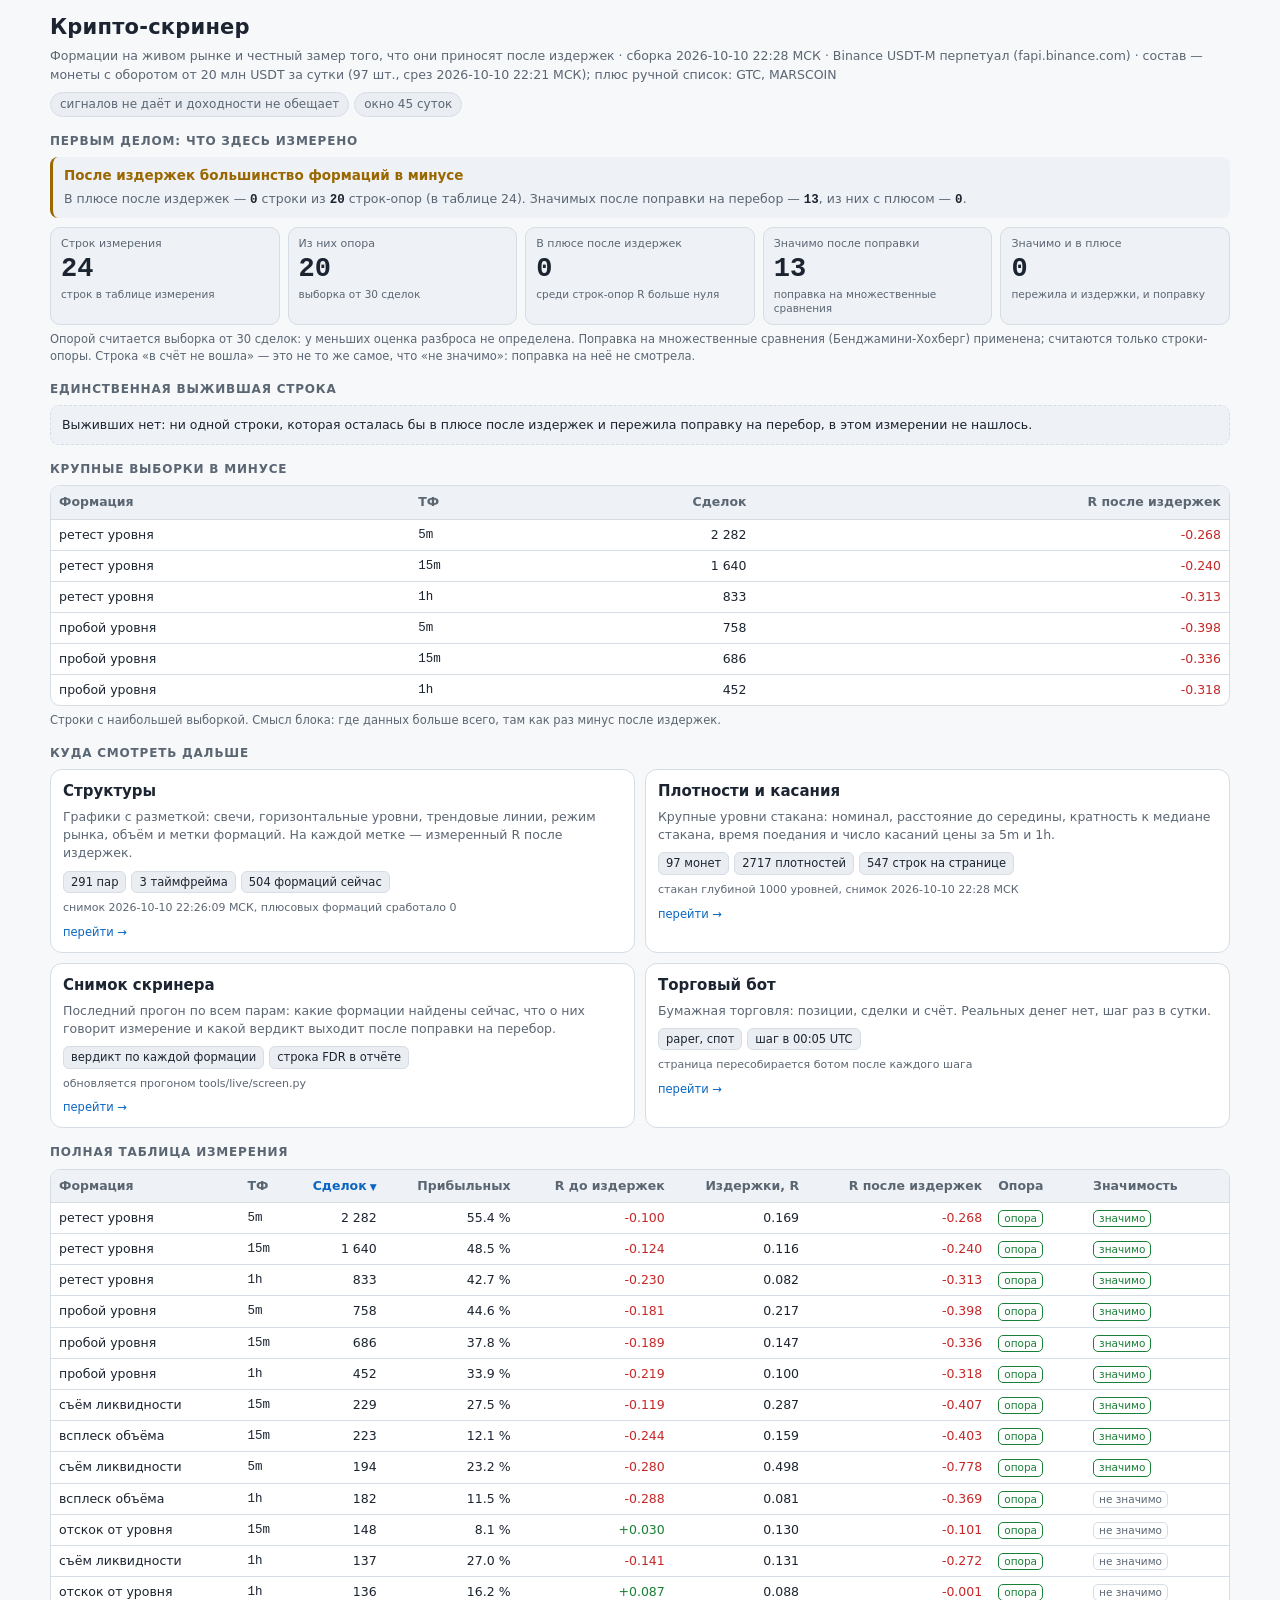
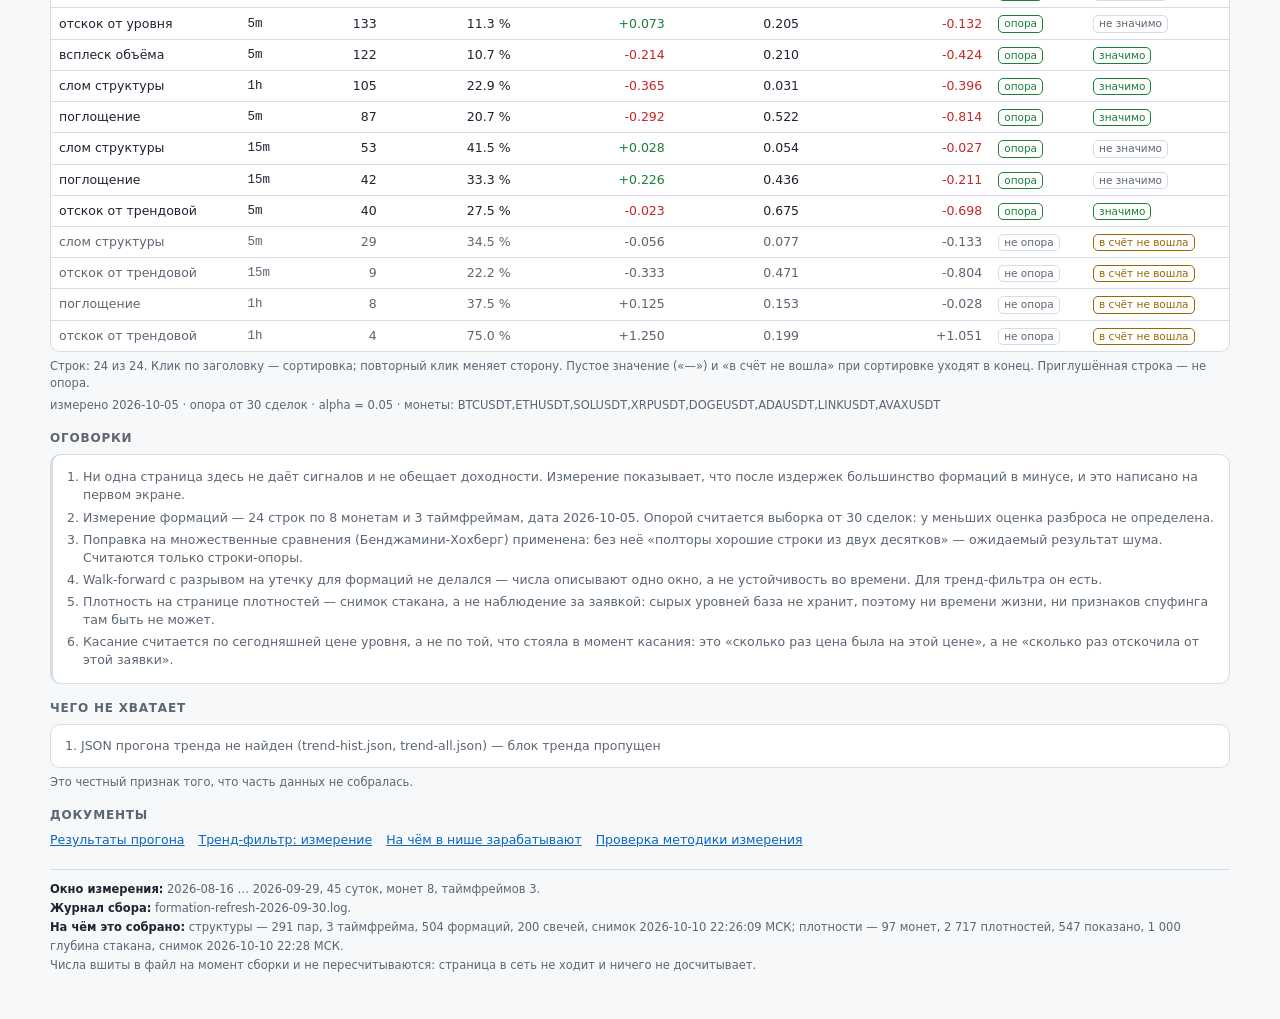
==== commit cd1f6e5f: "Снимок кода скринера с сервера (/opt/crypto-screener) на 10.10.2026 Всё, что работало на VPS, но не " ====
--- a/docs/live/index.html
+++ b/docs/live/index.html
@@ -200,7 +200,7 @@
 
 </div>
 
-<script id="data" type="application/json">{"meta":{"title":"Крипто-скринер","subtitle":"Формации на живом рынке и честный замер того, что они приносят после издержек","built_at":"2026-09-30 14:33 МСК","market":"Binance USDT-M перпетуал (fapi.binance.com)","no_signals":true,"links":{"structures":"structures.html","densities":"densities.html","screener":"screener.html","trend":"../trend.html","trend_hist":"../trend-hist.html","docs":{"run":"../03-результаты-прогона.md","trend":"../research/16-тренд-фильтр-измерение.md","earn":"../research/12-заработок-свод.md","method":"../research/17-измерение-формаций-проверка-методики.md"}},"window":{"start":"2026-08-16","end":"2026-09-29","days":45,"symbols_n":8,"tfs_n":3,"log":"formation-refresh-2026-09-30.log"},"live":{"structures":{"collected_at":"2026-09-30 14:33:00 МСК","caveats_n":6,"market":"Binance USDT-M перпетуал (fapi.binance.com)","pairs":117,"tfs_n":3,"formations":203,"candles":200,"positive_hit_now":3},"densities":{"collected_at":"2026-09-30 14:33 МСК","caveats_n":7,"market":"Binance USDT-M перпетуал (fapi.binance.com)","coins":39,"densities_total":2276,"shown":378,"depth":1000}},"trend":{"hist":{"symbols_n":24,"sharpe":0.64,"market_sharpe":0.51,"cagr_pct":19.5,"market_cagr_pct":9.2,"verdict":{"sharpe_trend":0.6353999076388114,"sharpe_market":0.5071404398025481,"z":4.837350922739171,"p":1.7755487240006386e-06,"значимо":true},"lag":{"правило":"L28 H5","строки":[{"lag":1,"n":481,"exposure":0.46829397718227644,"in_market":0.9293139293139293,"turnover":49.45519549558389,"total":2.2809656400251432,"cagr":0.19503067322040057,"sharpe":0.6353999076388114,"dd":-0.7912825550742888,"market_sharpe":0.5071404398025481,"market_total":0.8002634329156557,"z":4.837350922739171,"p":1.7755487240006386e-06,"значимо":true},{"lag":2,"n":480,"exposure":0.46765331442750796,"in_market":0.9291666666666667,"turnover":49.538909151026445,"total":1.5101479522270975,"cagr":0.14825181535393073,"sharpe":0.5874507081588889,"dd":-0.8159013087208631,"market_sharpe":0.49726932797362483,"market_total":0.708071948869563,"z":3.597932365657694,"p":0.00035411338875618667,"значимо":true},{"lag":3,"n":480,"exposure":0.46641261963842606,"in_market":0.9291666666666667,"turnover":49.6555893159325,"total":0.46973849905262033,"cagr":0.059522268039613024,"sharpe":0.4600537021064251,"dd":-0.8143387985915603,"market_sharpe":0.48078841226285196,"market_total":0.8147127430451617,"z":-0.7523699943719357,"p":0.45219814529216074,"значимо":false},{"lag":5,"n":480,"exposure":0.467210209145693,"in_market":0.9291666666666667,"turnover":49.890510537417036,"total":0.46119819656816885,"cagr":0.058546045414092696,"sharpe":0.45917648347450113,"dd":-0.8022042690531325,"market_sharpe":0.511011935173486,"market_total":0.8850914040073585,"z":-2.206920520378186,"p":0.027793167087205098,"значимо":true},{"lag":10,"n":479,"exposure":0.4667436284521801,"in_market":0.9269311064718163,"turnover":49.5924285382084,"total":-0.12384653641661059,"cagr":-0.01963940370759487,"sharpe":0.3580926915240724,"dd":-0.9150248295522548,"market_sharpe":0.49477584195785335,"market_total":0.7442326290094075,"z":-5.868215139899683,"p":8.24053994510508e-09,"значимо":true}],"описание":"сигнал считается по закрытию дня i, вход — по открытию дня i+лаг; лаг 1 — вход на следующее утро, лаг 2 и больше — если решение принимается с промедлением"},"p":1.7755487240006386e-06,"z":4.84,"significant":true},"all":{"symbols_n":8,"sharpe":1.24,"market_sharpe":0.97,"cagr_pct":94.1,"market_cagr_pct":56.8,"verdict":{"sharpe_trend":1.2421343151786515,"sharpe_market":0.9688473623689353,"z":7.9295249596785835,"p":1.5561490426357337e-14,"значимо":true},"lag":{"правило":"L28 H5","строки":[{"lag":1,"n":481,"exposure":0.4856368563685637,"in_market":0.7546777546777547,"turnover":36.13323903151852,"total":82.28073298484168,"cagr":0.9408982835766866,"sharpe":1.2421343151786515,"dd":-0.7628593961451342,"market_sharpe":0.9688473623689353,"market_total":19.10930706519257,"z":7.9295249596785835,"p":1.5561490426357337e-14,"значимо":true},{"lag":2,"n":480,"exposure":0.4847908745247148,"in_market":0.7541666666666667,"turnover":36.193993316328395,"total":47.25150410321579,"cagr":0.7900824294917421,"sharpe":1.1187950476330901,"dd":-0.8117756759794132,"market_sharpe":0.9620347729203443,"market_total":19.748018585990646,"z":5.184599980274451,"p":3.1988444047619196e-07,"значимо":true},{"lag":3,"n":480,"exposure":0.4837045084193373,"in_market":0.7541666666666667,"turnover":36.21648200004061,"total":20.38308035351901,"cagr":0.5838061874709362,"sharpe":0.9874041935878048,"dd":-0.825787249717592,"market_sharpe":0.9433200408805448,"market_total":16.61406489195684,"z":1.4618548125539468,"p":0.14443672329819313,"значимо":false},{"lag":5,"n":480,"exposure":0.48424769147202607,"in_market":0.7541666666666667,"turnover":36.55761524217824,"total":14.542293178824297,"cagr":0.5092172174675456,"sharpe":0.9012042792835583,"dd":-0.8386296220034579,"market_sharpe":0.9715109812653678,"market_total":21.285293520964277,"z":-2.1513047624132415,"p":0.03195153822029798,"значимо":true},{"lag":10,"n":479,"exposure":0.48312465977136637,"in_market":0.7515657620041754,"turnover":36.141713209484315,"total":9.471920361691803,"cagr":0.42241037686572236,"sharpe":0.8292679589205291,"dd":-0.8690241590276795,"market_sharpe":0.954330396947065,"market_total":19.161711394677162,"z":-3.69396943632216,"p":0.00024628422130008117,"значимо":true}],"описание":"сигнал считается по закрытию дня i, вход — по открытию дня i+лаг; лаг 1 — вход на следующее утро, лаг 2 и больше — если решение принимается с промедлением"}}},"gaps":[],"caveats":["Ни одна страница здесь не даёт сигналов и не обещает доходности. Измерение показывает, что после издержек большинство формаций в минусе, и это написано на первом экране.","Измерение формаций — 24 строк по 8 монетам и 3 таймфреймам, дата 2026-09-30. Опорой считается выборка от 30 сделок: у меньших оценка разброса не определена.","Поправка на множественные сравнения (Бенджамини-Хохберг) применена: без неё «полторы хорошие строки из двух десятков» — ожидаемый результат шума. Считаются только строки-опоры.","Walk-forward с разрывом на утечку для формаций не делался — числа описывают одно окно, а не устойчивость во времени. Для тренд-фильтра он есть.","Плотность на странице плотностей — снимок стакана, а не наблюдение за заявкой: сырых уровней база не хранит, поэтому ни времени жизни, ни признаков спуфинга там быть не может.","Касание считается по сегодняшней цене уровня, а не по той, что стояла в момент касания: это «сколько раз цена была на этой цене», а не «сколько раз отскочила от этой заявки».","Преимущество тренд-фильтра живёт один-два дня: при задержке входа в три дня различия с рынком нет, в пять и десять — правило значимо хуже рынка. Исполнение обязано быть автоматическим."],"universe_note":"состав — монеты с оборотом от 100 млн USDT за сутки (39 шт., срез 2026-09-30 14:31 МСК)"},"measurement":{"measured_on":"2026-09-30","scope":"BTCUSDT,ETHUSDT,SOLUSDT,XRPUSDT,DOGEUSDT,ADAUSDT,LINKUSDT,AVAXUSDT","symbols_n":8,"min_trades":30,"fdr_alpha":0.05,"rows_total":24,"rows_support":22,"rows_positive":4,"rows_significant":12,"rows_significant_positive":1,"survivor":{"kind":"trendline_bounce","kind_ru":"отскок от трендовой","tf":"15m","n":36,"win_pct":72.2,"r_gross":1.167,"cost_r":0.461,"r_net":0.705,"support":true,"significant":true},"losers":[{"kind":"retest","kind_ru":"ретест уровня","tf":"5m","n":2183,"win_pct":57.6,"r_gross":-0.077,"cost_r":0.167,"r_net":-0.244,"support":true,"significant":true},{"kind":"retest","kind_ru":"ретест уровня","tf":"15m","n":1484,"win_pct":53.0,"r_gross":-0.053,"cost_r":0.114,"r_net":-0.168,"support":true,"significant":true},{"kind":"retest","kind_ru":"ретест уровня","tf":"1h","n":898,"win_pct":42.6,"r_gross":-0.239,"cost_r":0.08,"r_net":-0.319,"support":true,"significant":true},{"kind":"breakout","kind_ru":"пробой уровня","tf":"5m","n":760,"win_pct":50.7,"r_gross":-0.074,"cost_r":0.218,"r_net":-0.293,"support":true,"significant":true},{"kind":"breakout","kind_ru":"пробой уровня","tf":"15m","n":683,"win_pct":46.1,"r_gross":0.038,"cost_r":0.146,"r_net":-0.107,"support":true,"significant":true},{"kind":"breakout","kind_ru":"пробой уровня","tf":"1h","n":501,"win_pct":39.7,"r_gross":-0.061,"cost_r":0.1,"r_net":-0.162,"support":true,"significant":true}],"table":[{"kind":"trendline_bounce","kind_ru":"отскок от трендовой","tf":"1h","n":19,"win_pct":84.2,"r_gross":1.526,"cost_r":0.269,"r_net":1.257,"support":false,"significant":null},{"kind":"trendline_bounce","kind_ru":"отскок от трендовой","tf":"15m","n":36,"win_pct":72.2,"r_gross":1.167,"cost_r":0.461,"r_net":0.705,"support":true,"significant":true},{"kind":"absorption","kind_ru":"поглощение","tf":"15m","n":56,"win_pct":46.4,"r_gross":0.562,"cost_r":0.388,"r_net":0.174,"support":true,"significant":false},{"kind":"structure_break","kind_ru":"слом структуры","tf":"15m","n":51,"win_pct":52.9,"r_gross":0.159,"cost_r":0.053,"r_net":0.106,"support":true,"significant":false},{"kind":"trendline_bounce","kind_ru":"отскок от трендовой","tf":"5m","n":76,"win_pct":54.0,"r_gross":0.708,"cost_r":0.694,"r_net":0.014,"support":true,"significant":false},{"kind":"structure_break","kind_ru":"слом структуры","tf":"5m","n":33,"win_pct":39.4,"r_gross":0.024,"cost_r":0.078,"r_net":-0.053,"support":true,"significant":false},{"kind":"liquidity_sweep","kind_ru":"съём ликвидности","tf":"1h","n":151,"win_pct":31.1,"r_gross":0.062,"cost_r":0.125,"r_net":-0.063,"support":true,"significant":false},{"kind":"volume_splash","kind_ru":"всплеск объёма","tf":"1h","n":201,"win_pct":15.4,"r_gross":0.017,"cost_r":0.084,"r_net":-0.067,"support":true,"significant":false},{"kind":"bounce","kind_ru":"отскок от уровня","tf":"5m","n":154,"win_pct":14.9,"r_gross":0.143,"cost_r":0.21,"r_net":-0.067,"support":true,"significant":false},{"kind":"breakout","kind_ru":"пробой уровня","tf":"15m","n":683,"win_pct":46.1,"r_gross":0.038,"cost_r":0.146,"r_net":-0.107,"support":true,"significant":true},{"kind":"bounce","kind_ru":"отскок от уровня","tf":"1h","n":154,"win_pct":13.0,"r_gross":-0.034,"cost_r":0.089,"r_net":-0.123,"support":true,"significant":false},{"kind":"breakout","kind_ru":"пробой уровня","tf":"1h","n":501,"win_pct":39.7,"r_gross":-0.061,"cost_r":0.1,"r_net":-0.162,"support":true,"significant":true},{"kind":"retest","kind_ru":"ретест уровня","tf":"15m","n":1484,"win_pct":53.0,"r_gross":-0.053,"cost_r":0.114,"r_net":-0.168,"support":true,"significant":true},{"kind":"liquidity_sweep","kind_ru":"съём ликвидности","tf":"15m","n":246,"win_pct":35.0,"r_gross":0.118,"cost_r":0.286,"r_net":-0.168,"support":true,"significant":false},{"kind":"bounce","kind_ru":"отскок от уровня","tf":"15m","n":131,"win_pct":10.7,"r_gross":-0.054,"cost_r":0.136,"r_net":-0.19,"support":true,"significant":false},{"kind":"volume_splash","kind_ru":"всплеск объёма","tf":"15m","n":270,"win_pct":15.6,"r_gross":-0.085,"cost_r":0.149,"r_net":-0.234,"support":true,"significant":true},{"kind":"retest","kind_ru":"ретест уровня","tf":"5m","n":2183,"win_pct":57.6,"r_gross":-0.077,"cost_r":0.167,"r_net":-0.244,"support":true,"significant":true},{"kind":"breakout","kind_ru":"пробой уровня","tf":"5m","n":760,"win_pct":50.7,"r_gross":-0.074,"cost_r":0.218,"r_net":-0.293,"support":true,"significant":true},{"kind":"retest","kind_ru":"ретест уровня","tf":"1h","n":898,"win_pct":42.6,"r_gross":-0.239,"cost_r":0.08,"r_net":-0.319,"support":true,"significant":true},{"kind":"structure_break","kind_ru":"слом структуры","tf":"1h","n":120,"win_pct":29.2,"r_gross":-0.289,"cost_r":0.034,"r_net":-0.323,"support":true,"significant":true},{"kind":"absorption","kind_ru":"поглощение","tf":"1h","n":12,"win_pct":25.0,"r_gross":-0.25,"cost_r":0.136,"r_net":-0.386,"support":false,"significant":null},{"kind":"volume_splash","kind_ru":"всплеск объёма","tf":"5m","n":132,"win_pct":12.1,"r_gross":-0.176,"cost_r":0.213,"r_net":-0.389,"support":true,"significant":true},{"kind":"liquidity_sweep","kind_ru":"съём ликвидности","tf":"5m","n":211,"win_pct":30.8,"r_gross":-0.054,"cost_r":0.513,"r_net":-0.567,"support":true,"significant":true},{"kind":"absorption","kind_ru":"поглощение","tf":"5m","n":101,"win_pct":29.7,"r_gross":-0.052,"cost_r":0.55,"r_net":-0.603,"support":true,"significant":true}]},"cards":[{"href":"structures.html","title":"Структуры","what":"Графики с разметкой: свечи, горизонтальные уровни, трендовые линии, режим рынка, объём и метки формаций. На каждой метке — измеренный R после издержек.","figures":["117 пар","3 таймфрейма","203 формаций сейчас"],"note":"снимок 2026-09-30 14:33:00 МСК, плюсовых формаций сработало 3"},{"href":"densities.html","title":"Плотности и касания","what":"Крупные уровни стакана: номинал, расстояние до середины, кратность к медиане стакана, время поедания и число касаний цены за 5m и 1h.","figures":["39 монет","2276 плотностей","378 строк на странице"],"note":"стакан глубиной 1000 уровней, снимок 2026-09-30 14:33 МСК"},{"href":"screener.html","title":"Снимок скринера","what":"Последний прогон по всем парам: какие формации найдены сейчас, что о них говорит измерение и какой вердикт выходит после поправки на перебор.","figures":["вердикт по каждой формации","строка FDR в отчёте"],"note":"обновляется прогоном tools/live/screen.py"},{"href":"../trend-hist.html","title":"Тренд-фильтр","what":"Единственная стратегия с подтверждённым плюсом после издержек: long-only выход в кэш, когда рынок падает. Состав монет — на 2020-01, отбора выживших нет.","figures":["Sharpe 0.64 против 0.51 у рынка","на 24 монетах состава по дате","p = 1.8·10⁻⁶, значимо"],"note":"здесь число ближе к тому, что можно было получить в 2020-м, не зная будущего"},{"href":"../trend.html","title":"Тренд на восьмёрке лидеров","what":"Тот же тренд-фильтр на восьми крупнейших перпетуалах 2026 года, применённых к истории с 2020-го. Здесь же проверка вне выбора параметров: walk-forward с разрывом на утечку.","figures":["Sharpe 1.24 против 0.97 у рынка","8 монет"],"note":"состав выбран задним числом — это верхняя оценка, а не то, что можно было знать в 2020-м"}],"docs":[{"href":"../03-результаты-прогона.md","title":"Результаты прогона"},{"href":"../research/16-тренд-фильтр-измерение.md","title":"Тренд-фильтр: измерение"},{"href":"../research/12-заработок-свод.md","title":"На чём в нише зарабатывают"},{"href":"../research/17-измерение-формаций-проверка-методики.md","title":"Проверка методики измерения"}]}</script>
+<script id="data" type="application/json">{"meta":{"title":"Крипто-скринер","subtitle":"Формации на живом рынке и честный замер того, что они приносят после издержек","built_at":"2026-10-10 22:28 МСК","market":"Binance USDT-M перпетуал (fapi.binance.com)","no_signals":true,"links":{"structures":"structures.html","densities":"densities.html","screener":"screener.html","trend":"../trend.html","trend_hist":"../trend-hist.html","docs":{"run":"../03-результаты-прогона.md","trend":"../research/16-тренд-фильтр-измерение.md","earn":"../research/12-заработок-свод.md","method":"../research/17-измерение-формаций-проверка-методики.md"}},"window":{"start":"2026-08-16","end":"2026-09-29","days":45,"symbols_n":8,"tfs_n":3,"log":"formation-refresh-2026-09-30.log"},"live":{"structures":{"collected_at":"2026-10-10 22:26:09 МСК","caveats_n":6,"market":"Binance USDT-M перпетуал (fapi.binance.com)","pairs":291,"tfs_n":3,"formations":504,"candles":200,"positive_hit_now":0},"densities":{"collected_at":"2026-10-10 22:28 МСК","caveats_n":7,"market":"Binance USDT-M перпетуал (fapi.binance.com)","coins":97,"densities_total":2717,"shown":547,"depth":1000}},"trend":null,"gaps":["JSON прогона тренда не найден (trend-hist.json, trend-all.json) — блок тренда пропущен"],"caveats":["Ни одна страница здесь не даёт сигналов и не обещает доходности. Измерение показывает, что после издержек большинство формаций в минусе, и это написано на первом экране.","Измерение формаций — 24 строк по 8 монетам и 3 таймфреймам, дата 2026-10-05. Опорой считается выборка от 30 сделок: у меньших оценка разброса не определена.","Поправка на множественные сравнения (Бенджамини-Хохберг) применена: без неё «полторы хорошие строки из двух десятков» — ожидаемый результат шума. Считаются только строки-опоры.","Walk-forward с разрывом на утечку для формаций не делался — числа описывают одно окно, а не устойчивость во времени. Для тренд-фильтра он есть.","Плотность на странице плотностей — снимок стакана, а не наблюдение за заявкой: сырых уровней база не хранит, поэтому ни времени жизни, ни признаков спуфинга там быть не может.","Касание считается по сегодняшней цене уровня, а не по той, что стояла в момент касания: это «сколько раз цена была на этой цене», а не «сколько раз отскочила от этой заявки»."],"universe_note":"состав — монеты с оборотом от 20 млн USDT за сутки (97 шт., срез 2026-10-10 22:21 МСК); плюс ручной список: GTC, MARSCOIN"},"measurement":{"measured_on":"2026-10-05","scope":"BTCUSDT,ETHUSDT,SOLUSDT,XRPUSDT,DOGEUSDT,ADAUSDT,LINKUSDT,AVAXUSDT","symbols_n":8,"min_trades":30,"fdr_alpha":0.05,"rows_total":24,"rows_support":20,"rows_positive":0,"rows_significant":13,"rows_significant_positive":0,"survivor":null,"losers":[{"kind":"retest","kind_ru":"ретест уровня","tf":"5m","n":2282,"win_pct":55.4,"r_gross":-0.1,"cost_r":0.169,"r_net":-0.268,"support":true,"significant":true},{"kind":"retest","kind_ru":"ретест уровня","tf":"15m","n":1640,"win_pct":48.5,"r_gross":-0.124,"cost_r":0.116,"r_net":-0.24,"support":true,"significant":true},{"kind":"retest","kind_ru":"ретест уровня","tf":"1h","n":833,"win_pct":42.7,"r_gross":-0.23,"cost_r":0.082,"r_net":-0.313,"support":true,"significant":true},{"kind":"breakout","kind_ru":"пробой уровня","tf":"5m","n":758,"win_pct":44.6,"r_gross":-0.181,"cost_r":0.217,"r_net":-0.398,"support":true,"significant":true},{"kind":"breakout","kind_ru":"пробой уровня","tf":"15m","n":686,"win_pct":37.8,"r_gross":-0.189,"cost_r":0.147,"r_net":-0.336,"support":true,"significant":true},{"kind":"breakout","kind_ru":"пробой уровня","tf":"1h","n":452,"win_pct":33.9,"r_gross":-0.219,"cost_r":0.1,"r_net":-0.318,"support":true,"significant":true}],"table":[{"kind":"trendline_bounce","kind_ru":"отскок от трендовой","tf":"1h","n":4,"win_pct":75.0,"r_gross":1.25,"cost_r":0.199,"r_net":1.051,"support":false,"significant":null},{"kind":"bounce","kind_ru":"отскок от уровня","tf":"1h","n":136,"win_pct":16.2,"r_gross":0.087,"cost_r":0.088,"r_net":-0.001,"support":true,"significant":false},{"kind":"structure_break","kind_ru":"слом структуры","tf":"15m","n":53,"win_pct":41.5,"r_gross":0.028,"cost_r":0.054,"r_net":-0.027,"support":true,"significant":false},{"kind":"absorption","kind_ru":"поглощение","tf":"1h","n":8,"win_pct":37.5,"r_gross":0.125,"cost_r":0.153,"r_net":-0.028,"support":false,"significant":null},{"kind":"bounce","kind_ru":"отскок от уровня","tf":"15m","n":148,"win_pct":8.1,"r_gross":0.03,"cost_r":0.13,"r_net":-0.101,"support":true,"significant":false},{"kind":"bounce","kind_ru":"отскок от уровня","tf":"5m","n":133,"win_pct":11.3,"r_gross":0.073,"cost_r":0.205,"r_net":-0.132,"support":true,"significant":false},{"kind":"structure_break","kind_ru":"слом структуры","tf":"5m","n":29,"win_pct":34.5,"r_gross":-0.056,"cost_r":0.077,"r_net":-0.133,"support":false,"significant":null},{"kind":"absorption","kind_ru":"поглощение","tf":"15m","n":42,"win_pct":33.3,"r_gross":0.226,"cost_r":0.436,"r_net":-0.211,"support":true,"significant":false},{"kind":"retest","kind_ru":"ретест уровня","tf":"15m","n":1640,"win_pct":48.5,"r_gross":-0.124,"cost_r":0.116,"r_net":-0.24,"support":true,"significant":true},{"kind":"retest","kind_ru":"ретест уровня","tf":"5m","n":2282,"win_pct":55.4,"r_gross":-0.1,"cost_r":0.169,"r_net":-0.268,"support":true,"significant":true},{"kind":"liquidity_sweep","kind_ru":"съём ликвидности","tf":"1h","n":137,"win_pct":27.0,"r_gross":-0.141,"cost_r":0.131,"r_net":-0.272,"support":true,"significant":false},{"kind":"retest","kind_ru":"ретест уровня","tf":"1h","n":833,"win_pct":42.7,"r_gross":-0.23,"cost_r":0.082,"r_net":-0.313,"support":true,"significant":true},{"kind":"breakout","kind_ru":"пробой уровня","tf":"1h","n":452,"win_pct":33.9,"r_gross":-0.219,"cost_r":0.1,"r_net":-0.318,"support":true,"significant":true},{"kind":"breakout","kind_ru":"пробой уровня","tf":"15m","n":686,"win_pct":37.8,"r_gross":-0.189,"cost_r":0.147,"r_net":-0.336,"support":true,"significant":true},{"kind":"volume_splash","kind_ru":"всплеск объёма","tf":"1h","n":182,"win_pct":11.5,"r_gross":-0.288,"cost_r":0.081,"r_net":-0.369,"support":true,"significant":false},{"kind":"structure_break","kind_ru":"слом структуры","tf":"1h","n":105,"win_pct":22.9,"r_gross":-0.365,"cost_r":0.031,"r_net":-0.396,"support":true,"significant":true},{"kind":"breakout","kind_ru":"пробой уровня","tf":"5m","n":758,"win_pct":44.6,"r_gross":-0.181,"cost_r":0.217,"r_net":-0.398,"support":true,"significant":true},{"kind":"volume_splash","kind_ru":"всплеск объёма","tf":"15m","n":223,"win_pct":12.1,"r_gross":-0.244,"cost_r":0.159,"r_net":-0.403,"support":true,"significant":true},{"kind":"liquidity_sweep","kind_ru":"съём ликвидности","tf":"15m","n":229,"win_pct":27.5,"r_gross":-0.119,"cost_r":0.287,"r_net":-0.407,"support":true,"significant":true},{"kind":"volume_splash","kind_ru":"всплеск объёма","tf":"5m","n":122,"win_pct":10.7,"r_gross":-0.214,"cost_r":0.21,"r_net":-0.424,"support":true,"significant":true},{"kind":"trendline_bounce","kind_ru":"отскок от трендовой","tf":"5m","n":40,"win_pct":27.5,"r_gross":-0.023,"cost_r":0.675,"r_net":-0.698,"support":true,"significant":true},{"kind":"liquidity_sweep","kind_ru":"съём ликвидности","tf":"5m","n":194,"win_pct":23.2,"r_gross":-0.28,"cost_r":0.498,"r_net":-0.778,"support":true,"significant":true},{"kind":"trendline_bounce","kind_ru":"отскок от трендовой","tf":"15m","n":9,"win_pct":22.2,"r_gross":-0.333,"cost_r":0.471,"r_net":-0.804,"support":false,"significant":null},{"kind":"absorption","kind_ru":"поглощение","tf":"5m","n":87,"win_pct":20.7,"r_gross":-0.292,"cost_r":0.522,"r_net":-0.814,"support":true,"significant":true}]},"cards":[{"href":"structures.html","title":"Структуры","what":"Графики с разметкой: свечи, горизонтальные уровни, трендовые линии, режим рынка, объём и метки формаций. На каждой метке — измеренный R после издержек.","figures":["291 пар","3 таймфрейма","504 формаций сейчас"],"note":"снимок 2026-10-10 22:26:09 МСК, плюсовых формаций сработало 0"},{"href":"densities.html","title":"Плотности и касания","what":"Крупные уровни стакана: номинал, расстояние до середины, кратность к медиане стакана, время поедания и число касаний цены за 5m и 1h.","figures":["97 монет","2717 плотностей","547 строк на странице"],"note":"стакан глубиной 1000 уровней, снимок 2026-10-10 22:28 МСК"},{"href":"screener.html","title":"Снимок скринера","what":"Последний прогон по всем парам: какие формации найдены сейчас, что о них говорит измерение и какой вердикт выходит после поправки на перебор.","figures":["вердикт по каждой формации","строка FDR в отчёте"],"note":"обновляется прогоном tools/live/screen.py"},{"href":"bot.html","title":"Торговый бот","what":"Бумажная торговля: позиции, сделки и счёт. Реальных денег нет, шаг раз в сутки.","figures":["paper, спот","шаг в 00:05 UTC"],"note":"страница пересобирается ботом после каждого шага"}],"docs":[{"href":"../03-результаты-прогона.md","title":"Результаты прогона"},{"href":"../research/16-тренд-фильтр-измерение.md","title":"Тренд-фильтр: измерение"},{"href":"../research/12-заработок-свод.md","title":"На чём в нише зарабатывают"},{"href":"../research/17-измерение-формаций-проверка-методики.md","title":"Проверка методики измерения"}]}</script>
 <script>
 (function(){
 "use strict";
@@ -640,5 +640,6 @@
 
 })();
 </script>
+<script src="/nav.js"></script>
 </body>
 </html>
